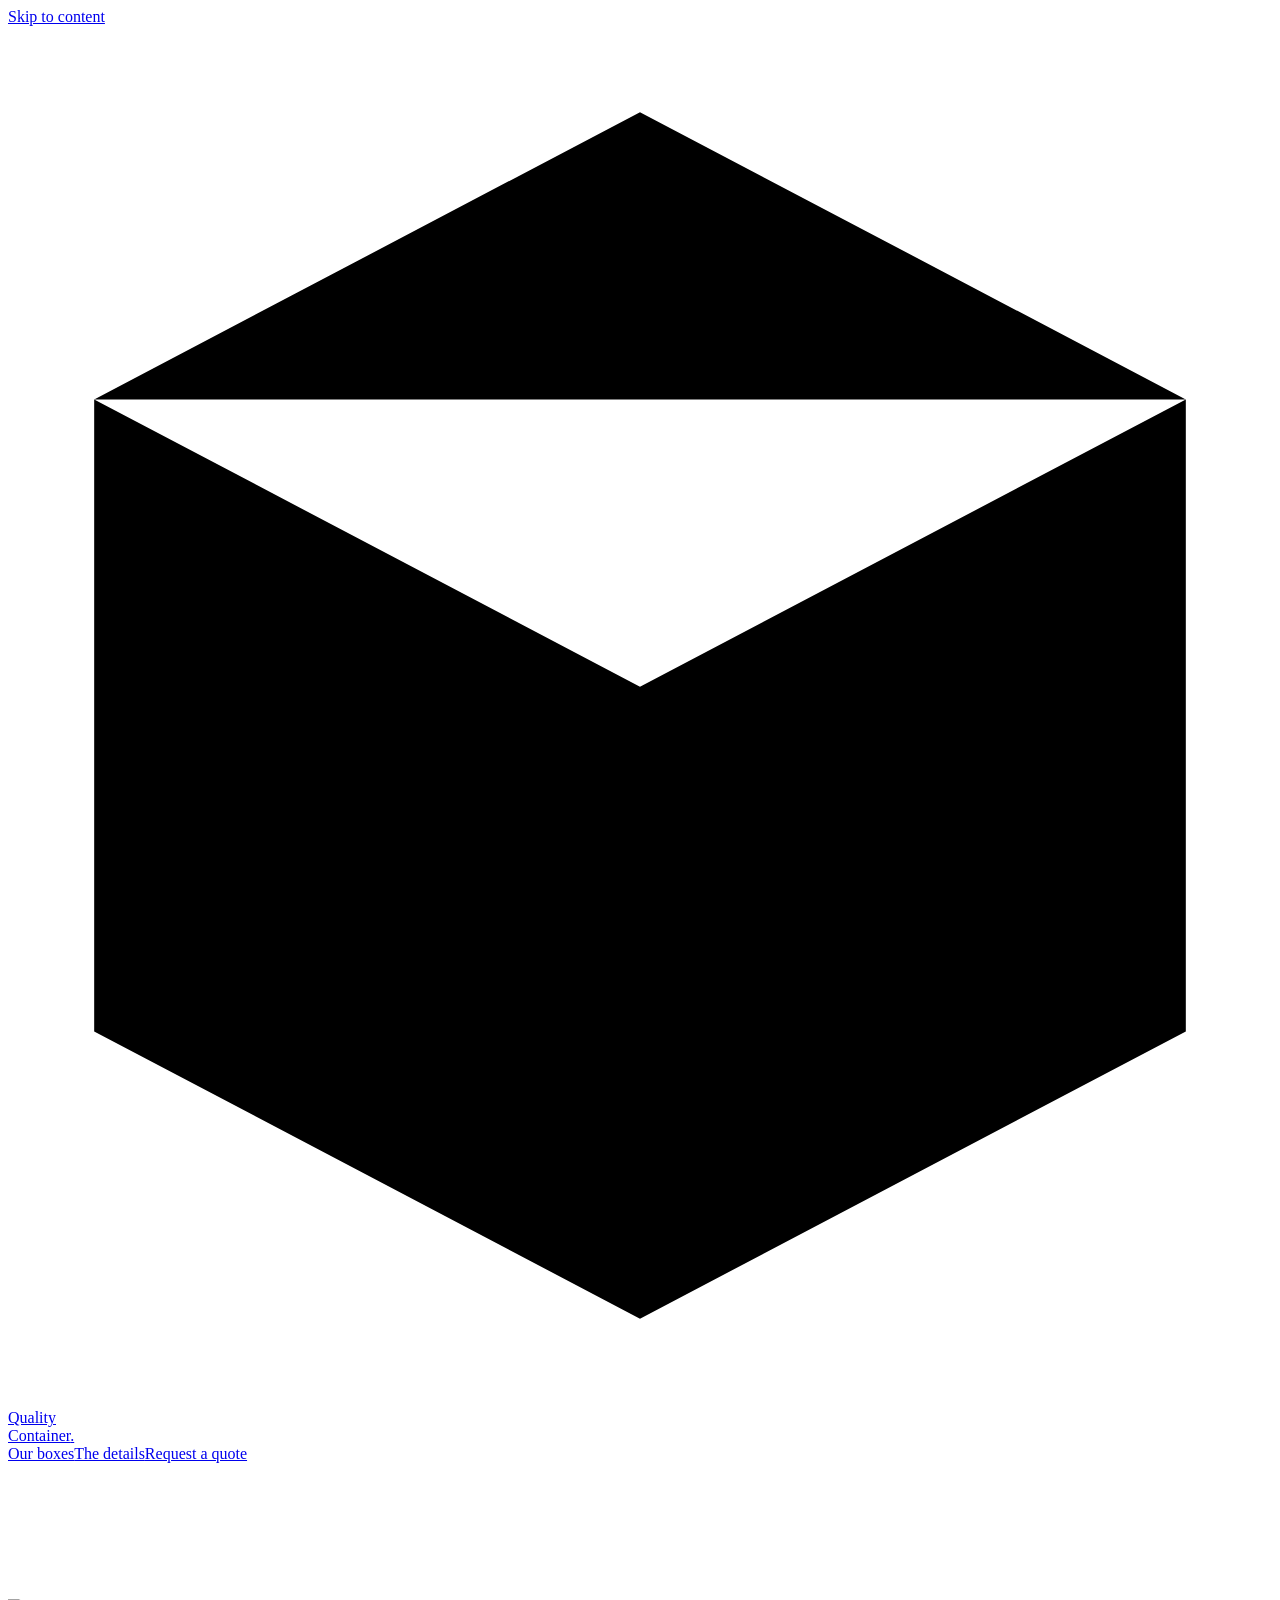
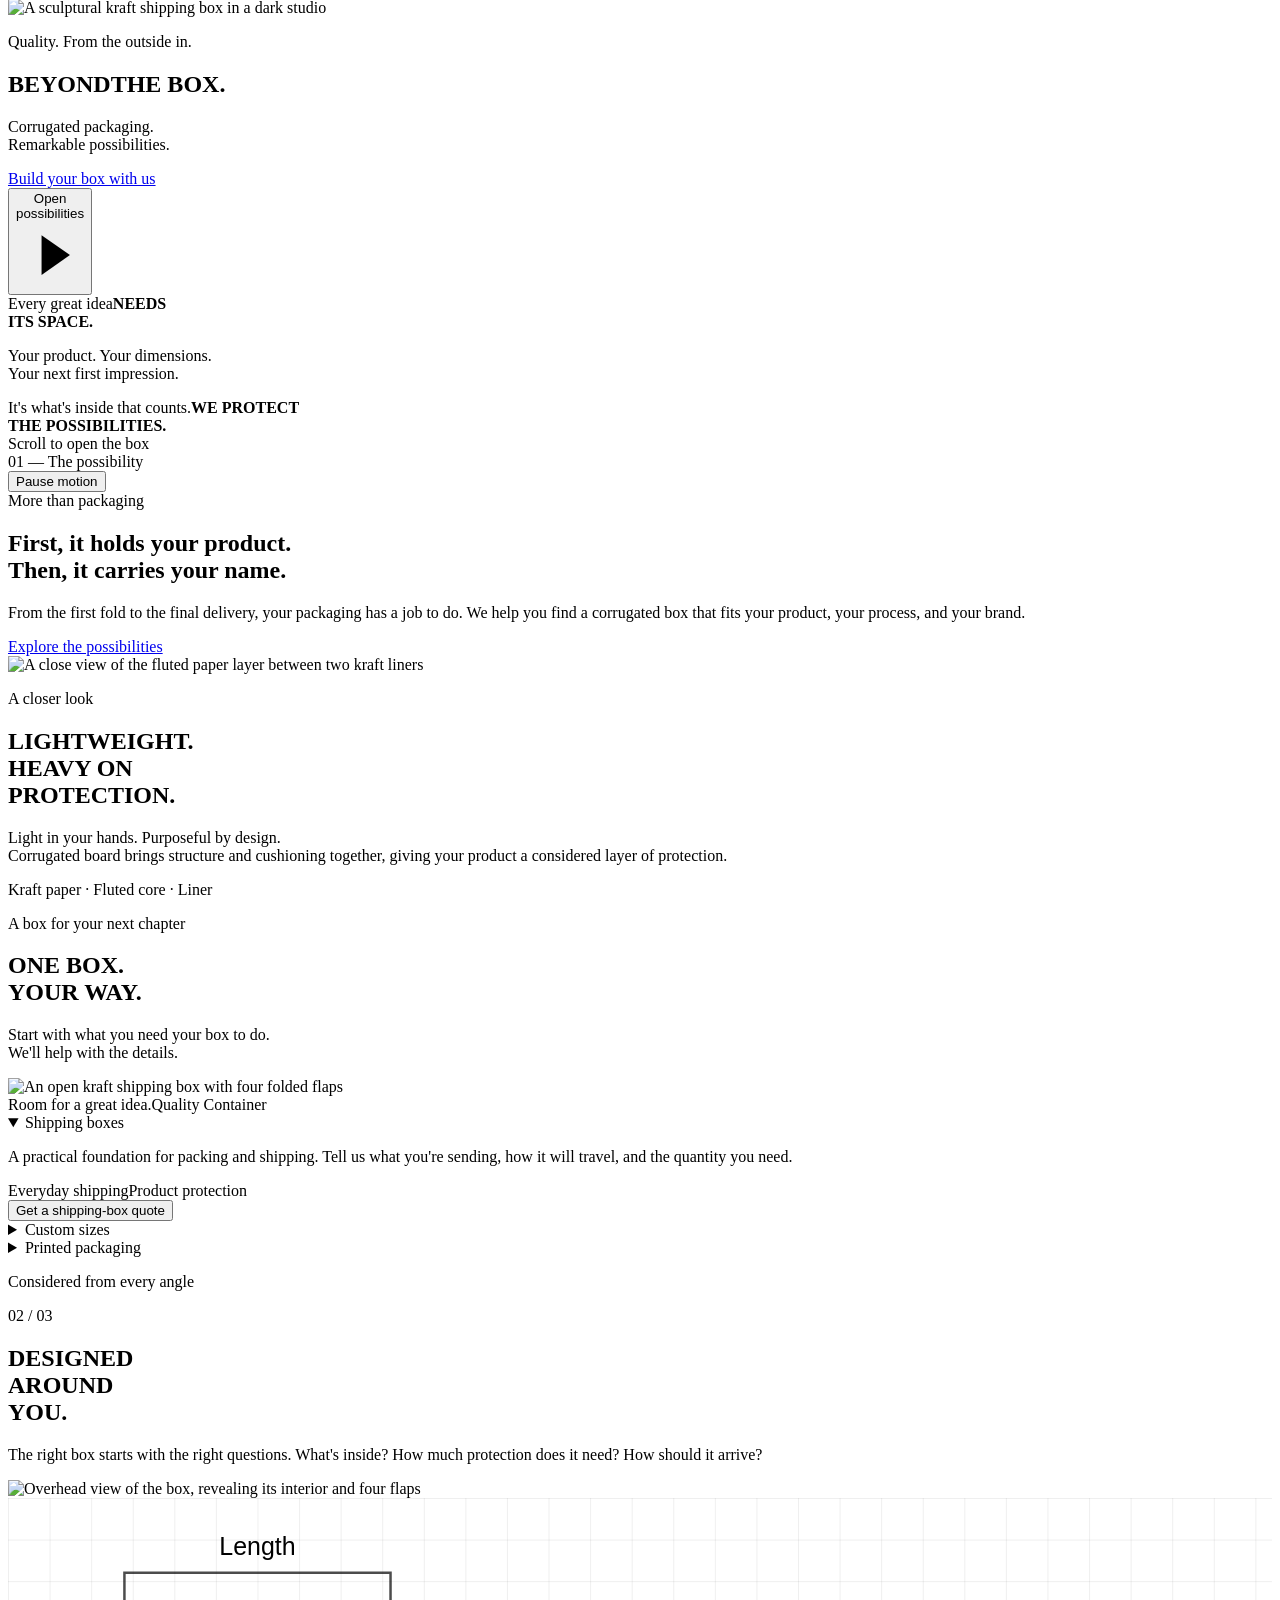
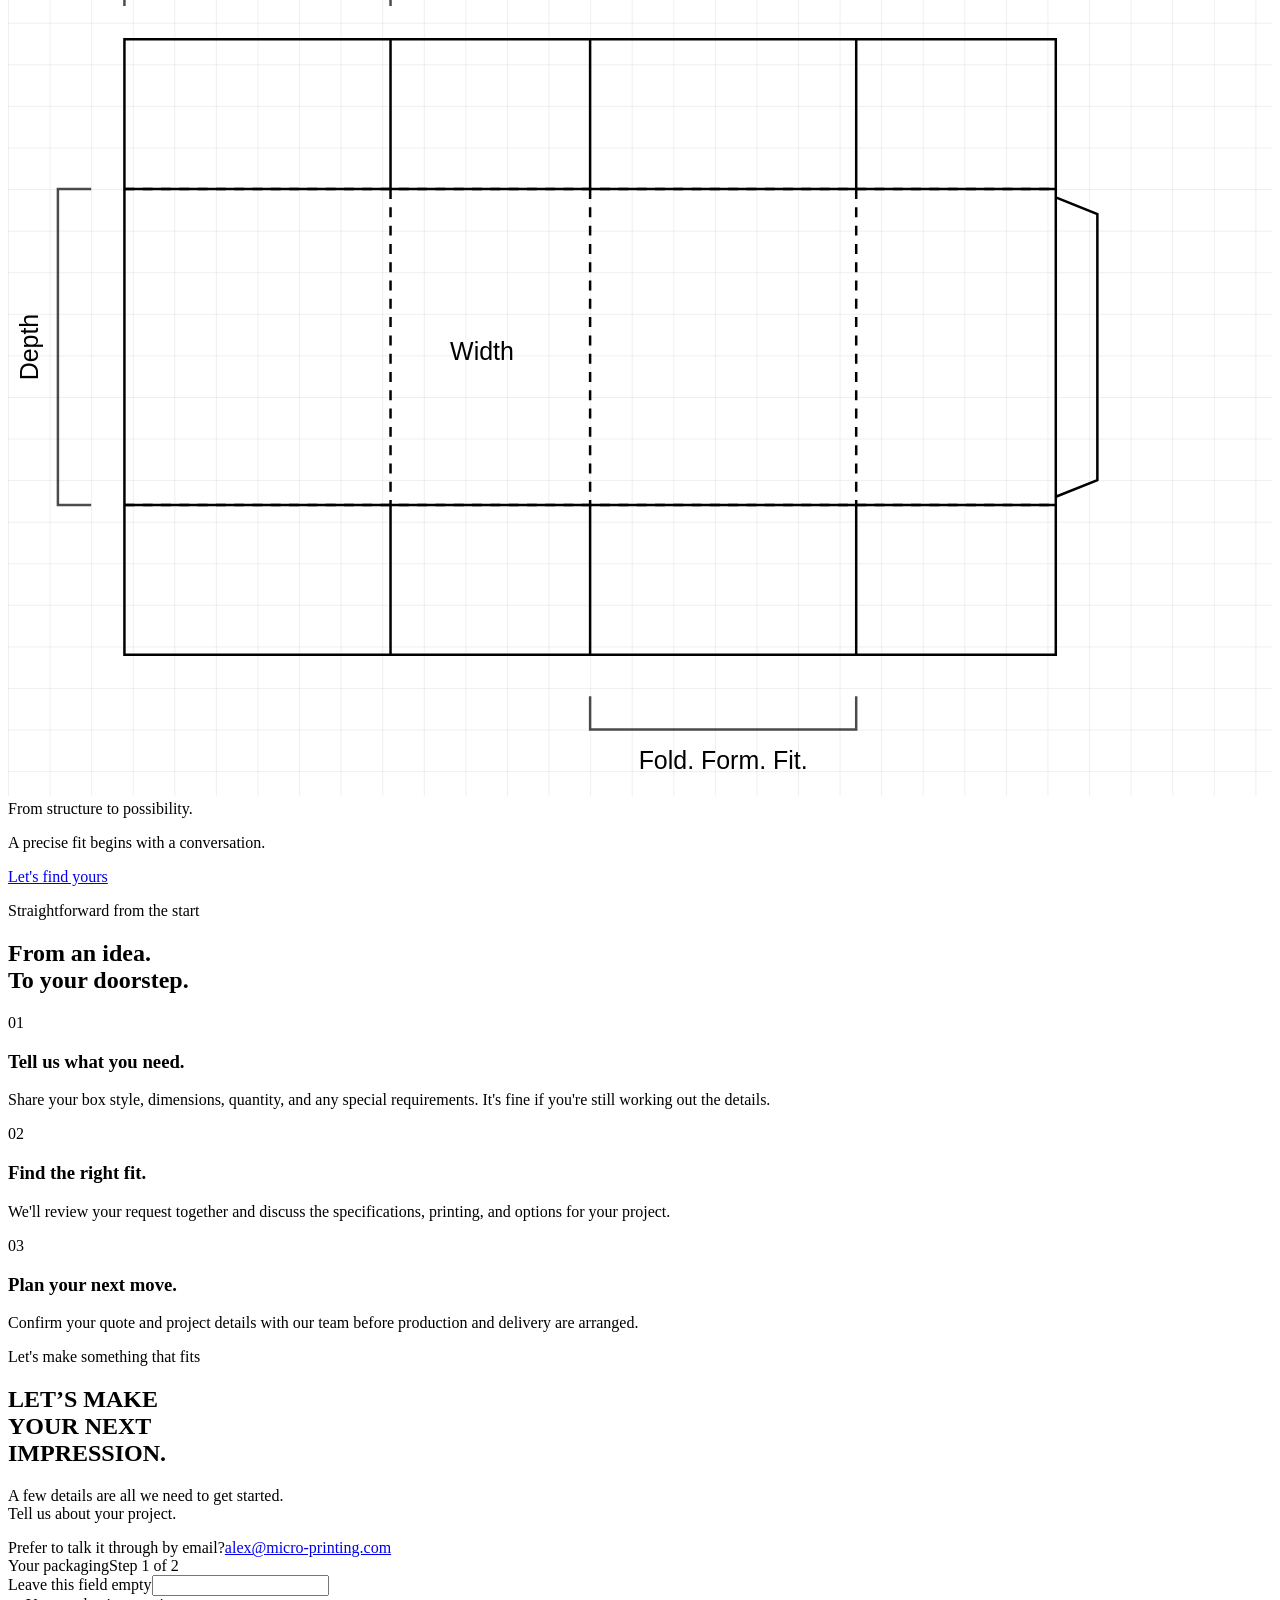
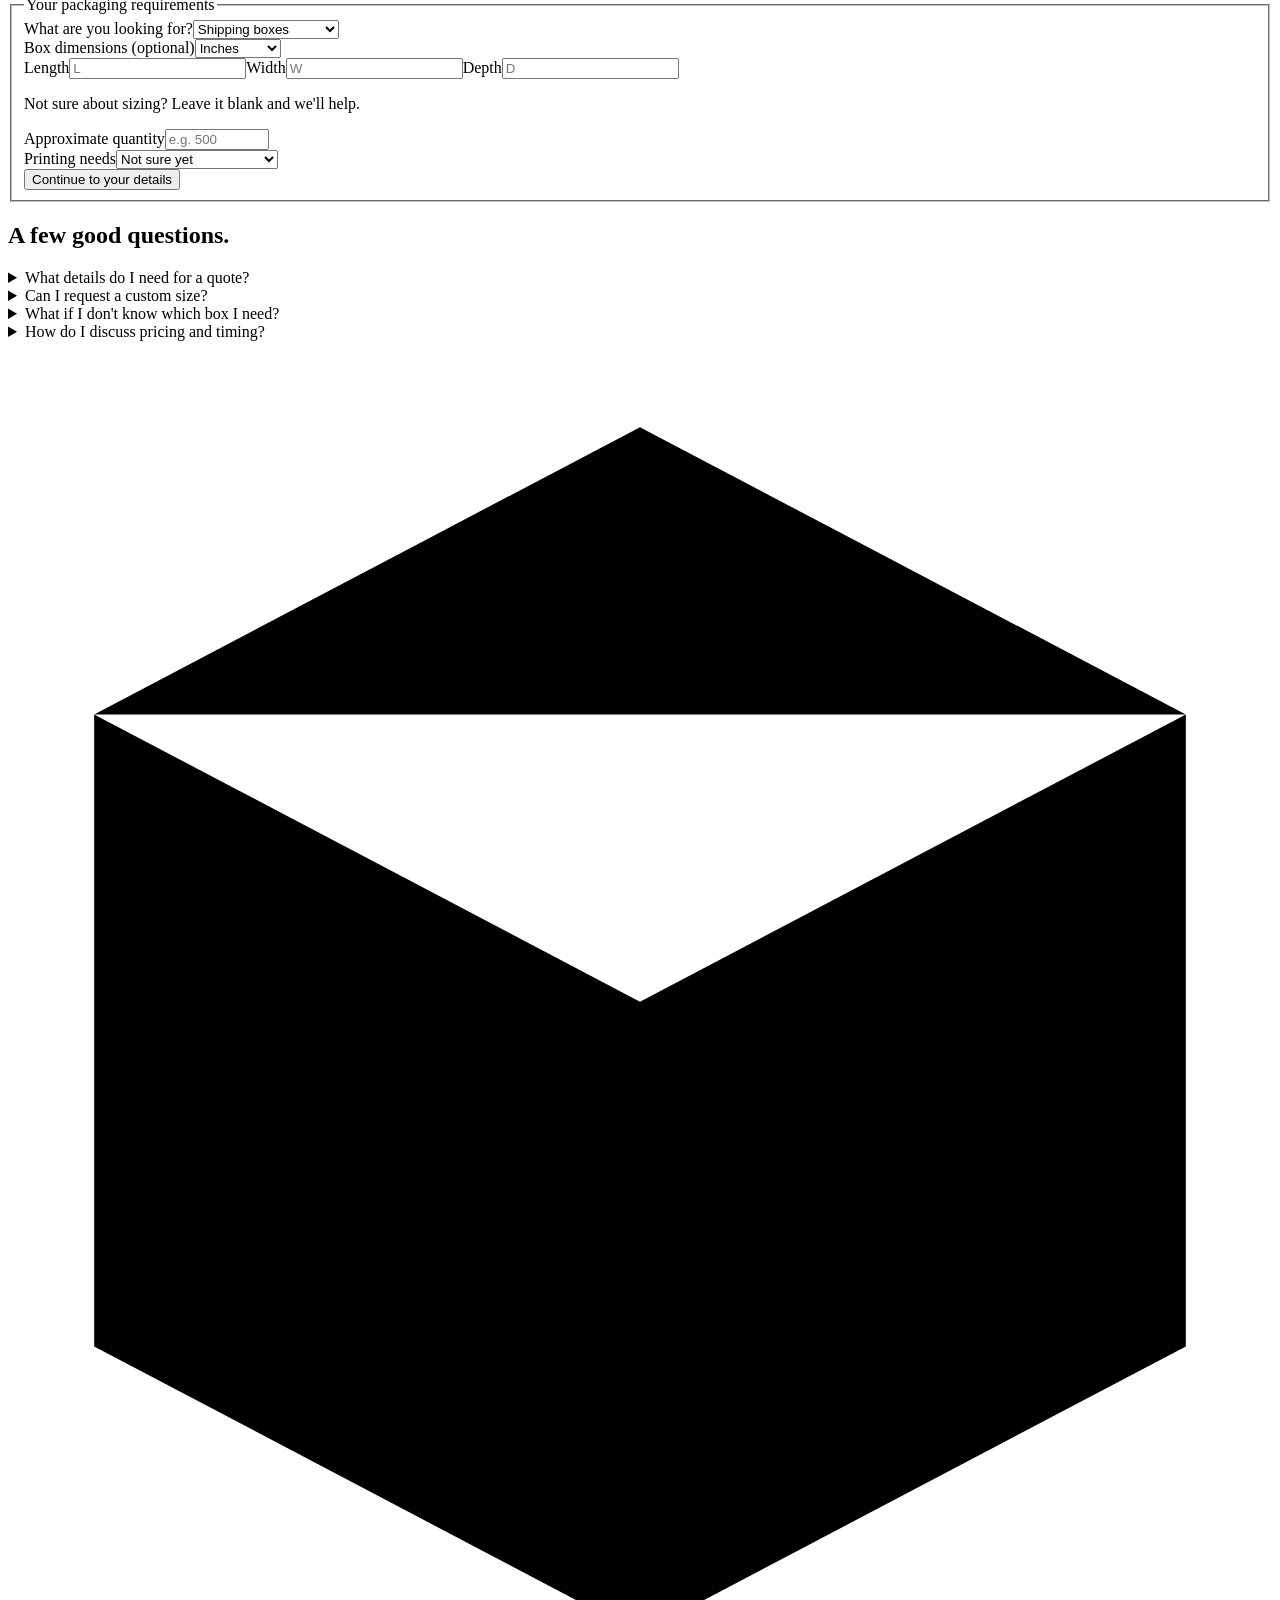
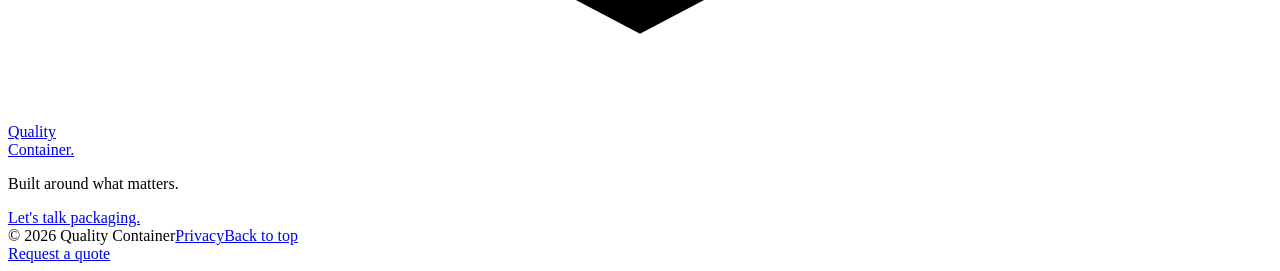
==== index.html @ cd713f2c "Upload complete Quality Container website" ====
<!doctype html>
<html lang="en">
<head>
  <meta charset="utf-8">
  <meta name="viewport" content="width=device-width, initial-scale=1">
  <meta name="theme-color" content="#0b0b09">
  <title>Quality Container — Built around what matters.</title>
  <meta name="description" content="Corrugated boxes built around your products. Explore shipping boxes, custom sizes and printed packaging, then request a quote from Quality Container.">
  <link rel="icon" type="image/svg+xml" href="data:image/svg+xml,%3Csvg xmlns='http://www.w3.org/2000/svg' viewBox='0 0 64 64'%3E%3Crect width='64' height='64' rx='14' fill='%230b0b09'/%3E%3Cpath d='M12 21 32 11 52 21 32 31 12 21v23l20 10 20-10V21M32 31v23M22 16l20 10' fill='none' stroke='%23c9ad79' stroke-width='3' stroke-linejoin='round'/%3E%3C/svg%3E">
  <link rel="stylesheet" href="./assets/fonts.css">
  <link rel="stylesheet" href="./styles.css">
  <link rel="preload" as="image" href="./assets/box-sequence/frame-001.jpg">
  <link rel="stylesheet" href="./cinema.css">
  <script src="./cinema.js" defer></script>
  <script src="./app.js" defer></script>
</head>
<body>
  <a class="skip-link" href="#main">Skip to content</a>
  <header class="site-header">
    <a class="brand" href="#" aria-label="Quality Container home"><svg viewBox="0 0 44 48" aria-hidden="true"><path d="M3 13 22 3 41 13 22 23 3 13v22l19 10 19-10V13M22 23v22M12 8l19 10"/></svg><span>Quality<br>Container<span class="brand-dot">.</span></span></a>
    <nav aria-label="Main navigation"><a href="#boxes">Our boxes</a><a href="#details">The details</a><a class="nav-cta" href="#quote">Request a quote</a></nav>
  </header>
  <main id="main">
    <section class="hero-story" aria-labelledby="hero-title">
      <div class="hero-sticky">
        <img class="hero-poster" src="./assets/box-sequence/frame-001.jpg" alt="A sculptural kraft shipping box in a dark studio" width="1440" height="810">
        <canvas id="box-canvas" aria-label="A corrugated box opens as you scroll" role="img"></canvas>
        <div class="cinema-vignette"></div>
        <div class="hero-title-wrap"><p>Quality. From the outside in.</p><h1 id="hero-title"><span>BEYOND</span><span>THE BOX.</span></h1></div>
        <div class="hero-caption"><p>Corrugated packaging.<br>Remarkable possibilities.</p><a class="text-link" href="#quote">Build your box with us</a></div>
        <button class="open-experience" type="button" aria-label="Play the box opening"><span>Open<br>possibilities</span><svg viewBox="0 0 24 24" aria-hidden="true"><path d="M9 5l10 7-10 7Z"/></svg></button>
        <div class="scene-copy scene-copy-open" aria-hidden="true"><span>Every great idea</span><strong>NEEDS<br>ITS SPACE.</strong><p>Your product. Your dimensions.<br>Your next first impression.</p></div>
        <div class="scene-copy scene-copy-inside" aria-hidden="true"><span>It's what's inside that counts.</span><strong>WE PROTECT<br>THE POSSIBILITIES.</strong></div>
        <div class="hero-bottom"><span class="scroll-cue">Scroll to open the box <span class="scroll-track"><i></i></span></span><div class="chapter-progress"><span id="chapter-label">01 — The possibility</span><div><i></i></div></div><button id="motion-toggle" type="button" aria-pressed="false">Pause motion</button></div>
      </div>
    </section>
    <section class="intro-section section-pad" aria-labelledby="intro-title">
      <div class="section-kicker"><span class="small-rule"></span>More than packaging</div>
      <h2 id="intro-title">First, it holds your product.<br><span>Then, it carries your name.</span></h2>
      <div class="intro-bottom"><p>From the first fold to the final delivery, your packaging has a job to do. We help you find a corrugated box that fits your product, your process, and your brand.</p><a class="text-link" href="#boxes">Explore the possibilities</a></div>
    </section>
    <section class="material-section" aria-labelledby="material-title">
      <img src="./assets/corrugated-layers.jpg" alt="A close view of the fluted paper layer between two kraft liners" width="1920" height="1086" loading="lazy">
      <div class="material-shade"></div><div class="material-copy"><p class="section-kicker">A closer look</p><h2 id="material-title">LIGHTWEIGHT.<br>HEAVY ON<br>PROTECTION.</h2><p>Light in your hands. Purposeful by design.<br>Corrugated board brings structure and cushioning together, giving your product a considered layer of protection.</p></div>
      <span class="material-caption">Kraft paper · Fluted core · Liner</span>
    </section>
    <section id="boxes" class="boxes-section section-pad" aria-labelledby="boxes-title">
      <div class="boxes-heading"><div><p class="section-kicker">A box for your next chapter</p><h2 id="boxes-title">ONE BOX.<br>YOUR WAY.</h2></div><p>Start with what you need your box to do.<br>We'll help with the details.</p></div>
      <div class="box-explorer"><div class="product-visual"><img src="./assets/open-box-portal.jpg" alt="An open kraft shipping box with four folded flaps" width="1920" height="1086" loading="lazy"><div class="product-caption"><span>Room for a great idea.</span><span>Quality Container</span></div></div>
        <div class="product-options">
          <details open><summary><span>Shipping boxes</span><span class="detail-symbol" aria-hidden="true"></span></summary><div class="product-detail"><p>A practical foundation for packing and shipping. Tell us what you're sending, how it will travel, and the quantity you need.</p><div class="tags"><span>Everyday shipping</span><span>Product protection</span></div><button class="text-link choose-box" data-style="Shipping boxes">Get a shipping-box quote</button></div></details>
          <details><summary><span>Custom sizes</span><span class="detail-symbol" aria-hidden="true"></span></summary><div class="product-detail"><p>Start with your product's dimensions. We'll discuss a fit that makes sense for your contents, packing materials, and handling needs.</p><div class="tags"><span>Made to fit</span><span>Thoughtful packing</span></div><button class="text-link choose-box" data-style="Custom sizes">Discuss my dimensions</button></div></details>
          <details><summary><span>Printed packaging</span><span class="detail-symbol" aria-hidden="true"></span></summary><div class="product-detail"><p>Give your packaging a recognizable identity. Share your logo, artwork plans, and printing requirements with your quote request.</p><div class="tags"><span>Your identity</span><span>Your first impression</span></div><button class="text-link choose-box" data-style="Printed packaging">Explore a printed box</button></div></details>
        </div>
      </div>
    </section>
    <section id="details" class="anatomy-story" aria-labelledby="anatomy-title"><div class="anatomy-sticky">
      <div class="anatomy-top"><p class="section-kicker">Considered from every angle</p><span class="scene-counter">02 / 03</span></div>
      <div class="anatomy-copy"><h2 id="anatomy-title">DESIGNED<br>AROUND<br>YOU.</h2><p>The right box starts with the right questions. What's inside? How much protection does it need? How should it arrive?</p></div>
      <div class="anatomy-art"><img src="./assets/open-box-portal.jpg" alt="Overhead view of the box, revealing its interior and four flaps" width="1920" height="1086" loading="lazy"><svg class="dieline" viewBox="0 0 760 540" role="img" aria-label="Illustrative box dieline showing four side panels, closure flaps, and scored folds"><defs><pattern id="grid" width="25" height="25" patternUnits="userSpaceOnUse"><path d="M25 0H0V25" fill="none" stroke="currentColor" stroke-width=".5" opacity=".15"/></pattern></defs><rect width="760" height="540" fill="url(#grid)"/><g fill="none" stroke="currentColor" stroke-width="1.5"><path d="M70 175V85H230V175M230 175V85H350V175M350 175V85H510V175M510 175V85H630V175M70 365V455H230V365M230 365V455H350V365M350 365V455H510V365M510 365V455H630V365M70 175H630V365H70Z M630 180L655 190V350L630 360"/><path stroke-dasharray="6 5" d="M70 175H630M70 365H630M230 175V365M350 175V365M510 175V365"/><path opacity=".7" d="M70 65V45H230V65M50 175H30V365H50M350 480V500H510V480"/></g><g fill="currentColor" font-family="DM Sans,sans-serif" font-size="15"><text x="150" y="34" text-anchor="middle">Length</text><text x="18" y="270" transform="rotate(-90 18 270)" text-anchor="middle">Depth</text><text x="430" y="524" text-anchor="middle">Fold. Form. Fit.</text><text x="285" y="278" text-anchor="middle">Width</text></g></svg></div>
      <div class="anatomy-bottom"><span class="anatomy-label">From structure to possibility.</span><p>A precise fit begins with a conversation.</p><a class="text-link" href="#quote">Let's find yours</a></div>
    </div></section>
    <section class="process-section section-pad" aria-labelledby="process-title"><div class="process-heading"><p class="section-kicker">Straightforward from the start</p><h2 id="process-title">From an idea.<br>To your doorstep.</h2></div><div class="process-steps"><article><span class="step-number">01</span><h3>Tell us what you need.</h3><p>Share your box style, dimensions, quantity, and any special requirements. It's fine if you're still working out the details.</p></article><article><span class="step-number">02</span><h3>Find the right fit.</h3><p>We'll review your request together and discuss the specifications, printing, and options for your project.</p></article><article><span class="step-number">03</span><h3>Plan your next move.</h3><p>Confirm your quote and project details with our team before production and delivery are arranged.</p></article></div></section>
    <section id="quote" class="quote-section section-pad" aria-labelledby="quote-title"><div class="quote-intro"><p class="section-kicker">Let's make something that fits</p><h2 id="quote-title">LET’S MAKE<br>YOUR NEXT<br>IMPRESSION.</h2><p>A few details are all we need to get started.<br>Tell us about your project.</p><div class="quote-contact"><span>Prefer to talk it through by email?</span><a href="mailto:alex@micro-printing.com">alex@micro-printing.com</a></div></div>
      <div class="quote-panel"><div class="form-progress"><span id="step-label">Your packaging</span><span id="step-number">Step 1 of 2</span><div class="progress-line"><i></i></div></div>
        <form id="quote-form" action="https://formsubmit.co/alex@micro-printing.com" method="POST">
          <input type="hidden" name="_subject" value="Quality Container — New quote request"><input type="hidden" name="_template" value="table"><input type="hidden" name="_captcha" value="false"><div class="honey" aria-hidden="true"><label>Leave this field empty<input name="_honey" tabindex="-1" autocomplete="off"></label></div>
          <fieldset data-step="1"><legend class="sr-only">Your packaging requirements</legend><label for="box-style">What are you looking for?</label><select id="box-style" name="Box style"><option>Shipping boxes</option><option>Custom sizes</option><option>Printed packaging</option><option>I need help choosing</option></select>
            <div class="dimensions-heading"><label>Box dimensions <span>(optional)</span></label><select name="Units" aria-label="Dimension units"><option value="inches">Inches</option><option value="millimeters">Millimeters</option></select></div><div class="dimension-grid"><label for="length"><span>Length</span><input id="length" type="number" min="0.1" step="any" inputmode="decimal" name="Length" placeholder="L"></label><label for="width"><span>Width</span><input id="width" type="number" min="0.1" step="any" inputmode="decimal" name="Width" placeholder="W"></label><label for="depth"><span>Depth</span><input id="depth" type="number" min="0.1" step="any" inputmode="decimal" name="Depth" placeholder="D"></label></div><p class="field-help">Not sure about sizing? Leave it blank and we'll help.</p>
            <div class="form-row"><div><label for="quantity">Approximate quantity</label><input id="quantity" type="number" min="1" max="100000000" step="1" name="Quantity" inputmode="numeric" placeholder="e.g. 500" required></div><div><label for="printing">Printing needs</label><select id="printing" name="Printing"><option>Not sure yet</option><option>Plain / unprinted</option><option>Logo or custom artwork</option></select></div></div>
            <button type="button" id="next-step" class="button button-ink">Continue to your details</button>
          </fieldset>
          <fieldset data-step="2" hidden disabled><legend class="sr-only">Your contact details</legend><div class="form-row"><div><label for="name">Your name</label><input id="name" name="name" autocomplete="name" maxlength="120" required placeholder="Full name"></div><div><label for="company">Company <span>(optional)</span></label><input id="company" name="Company" autocomplete="organization" maxlength="160" placeholder="Company name"></div></div><label for="email">Email address</label><input id="email" type="email" name="email" autocomplete="email" maxlength="254" required placeholder="you@company.com"><label for="phone">Phone <span>(optional)</span></label><input id="phone" type="tel" name="Phone" autocomplete="tel" maxlength="50" placeholder="Phone number"><label for="message">Anything else we should know? <span>(optional)</span></label><textarea id="message" name="Project details" rows="3" maxlength="3000" placeholder="What you're packing, target dates, or special requirements…"></textarea><p class="privacy-note">Your details will be used to respond to your quote request. <a href="./privacy.html">Privacy information</a></p><div class="form-actions"><button type="button" id="prev-step" class="back-button">Back</button><button type="submit" class="button button-ink" id="submit-quote">Send quote request</button></div></fieldset>
          <div id="form-status" role="status" aria-live="polite" hidden></div>
        </form>
      </div>
    </section>
    <section class="faq-section section-pad" aria-labelledby="faq-title"><h2 id="faq-title">A few good questions.</h2><div class="faq-list"><details><summary>What details do I need for a quote?<span class="detail-symbol" aria-hidden="true"></span></summary><p>A box style, approximate quantity, and your contact details are a good start. Dimensions, printing requirements, and information about your product help us understand the project.</p></details><details><summary>Can I request a custom size?<span class="detail-symbol" aria-hidden="true"></span></summary><p>Yes—choose “Custom sizes” in the quote form and share the dimensions you have in mind. Our team will review your requirements and discuss suitable options.</p></details><details><summary>What if I don't know which box I need?<span class="detail-symbol" aria-hidden="true"></span></summary><p>Select “I need help choosing” and tell us what you're packing and how it will be shipped. You can leave the dimensions blank.</p></details><details><summary>How do I discuss pricing and timing?<span class="detail-symbol" aria-hidden="true"></span></summary><p>Pricing and lead times depend on your specifications, quantity, and project needs. Include your target date in the form, and we'll discuss these details with your quote.</p></details></div></section>
  </main>
  <footer class="site-footer"><div class="footer-top"><a class="brand" href="#"><svg viewBox="0 0 44 48" aria-hidden="true"><path d="M3 13 22 3 41 13 22 23 3 13v22l19 10 19-10V13M22 23v22M12 8l19 10"/></svg><span>Quality<br>Container<span class="brand-dot">.</span></span></a><p>Built around what matters.</p><a href="mailto:alex@micro-printing.com">Let's talk packaging.</a></div><div class="footer-bottom"><span>© <span id="year">2026</span> Quality Container</span><a href="./privacy.html">Privacy</a><a href="#">Back to top</a></div></footer>
  <a class="floating-quote" href="#quote">Request a quote</a>
</body>
</html>
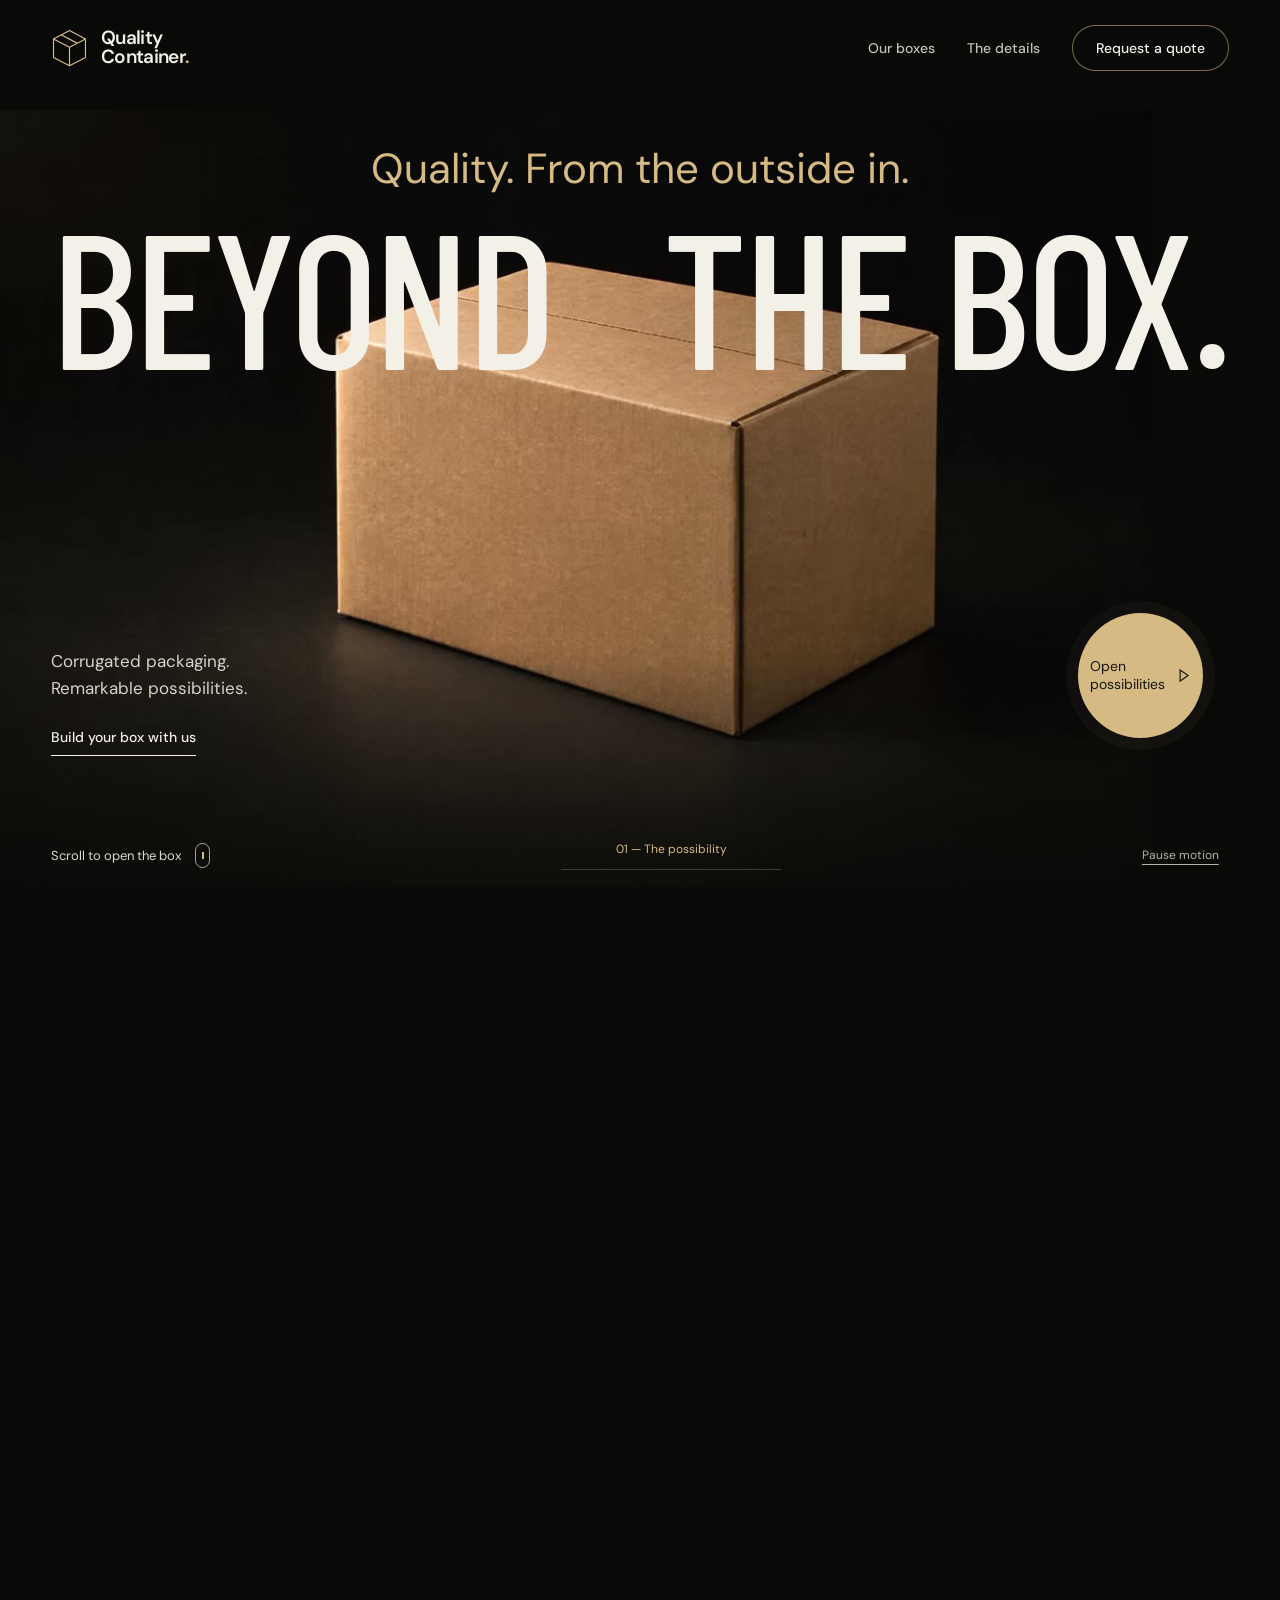
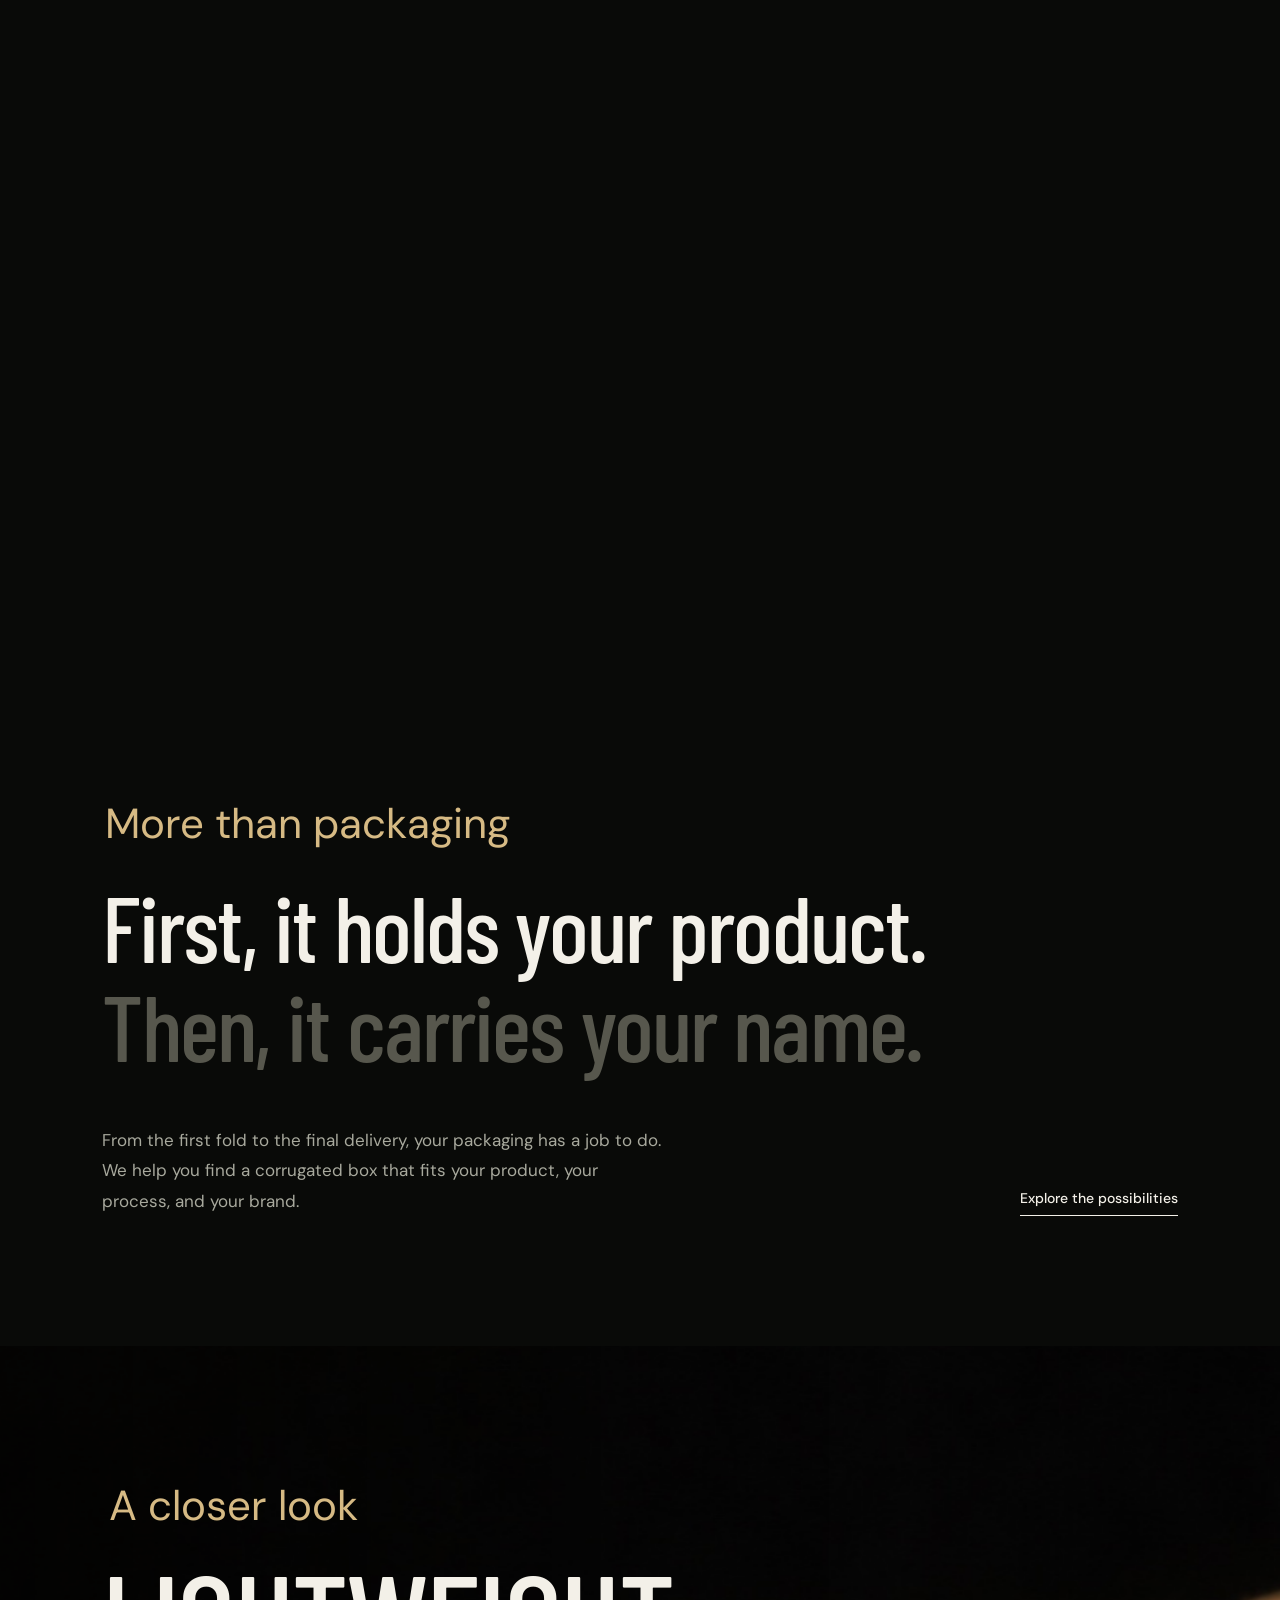
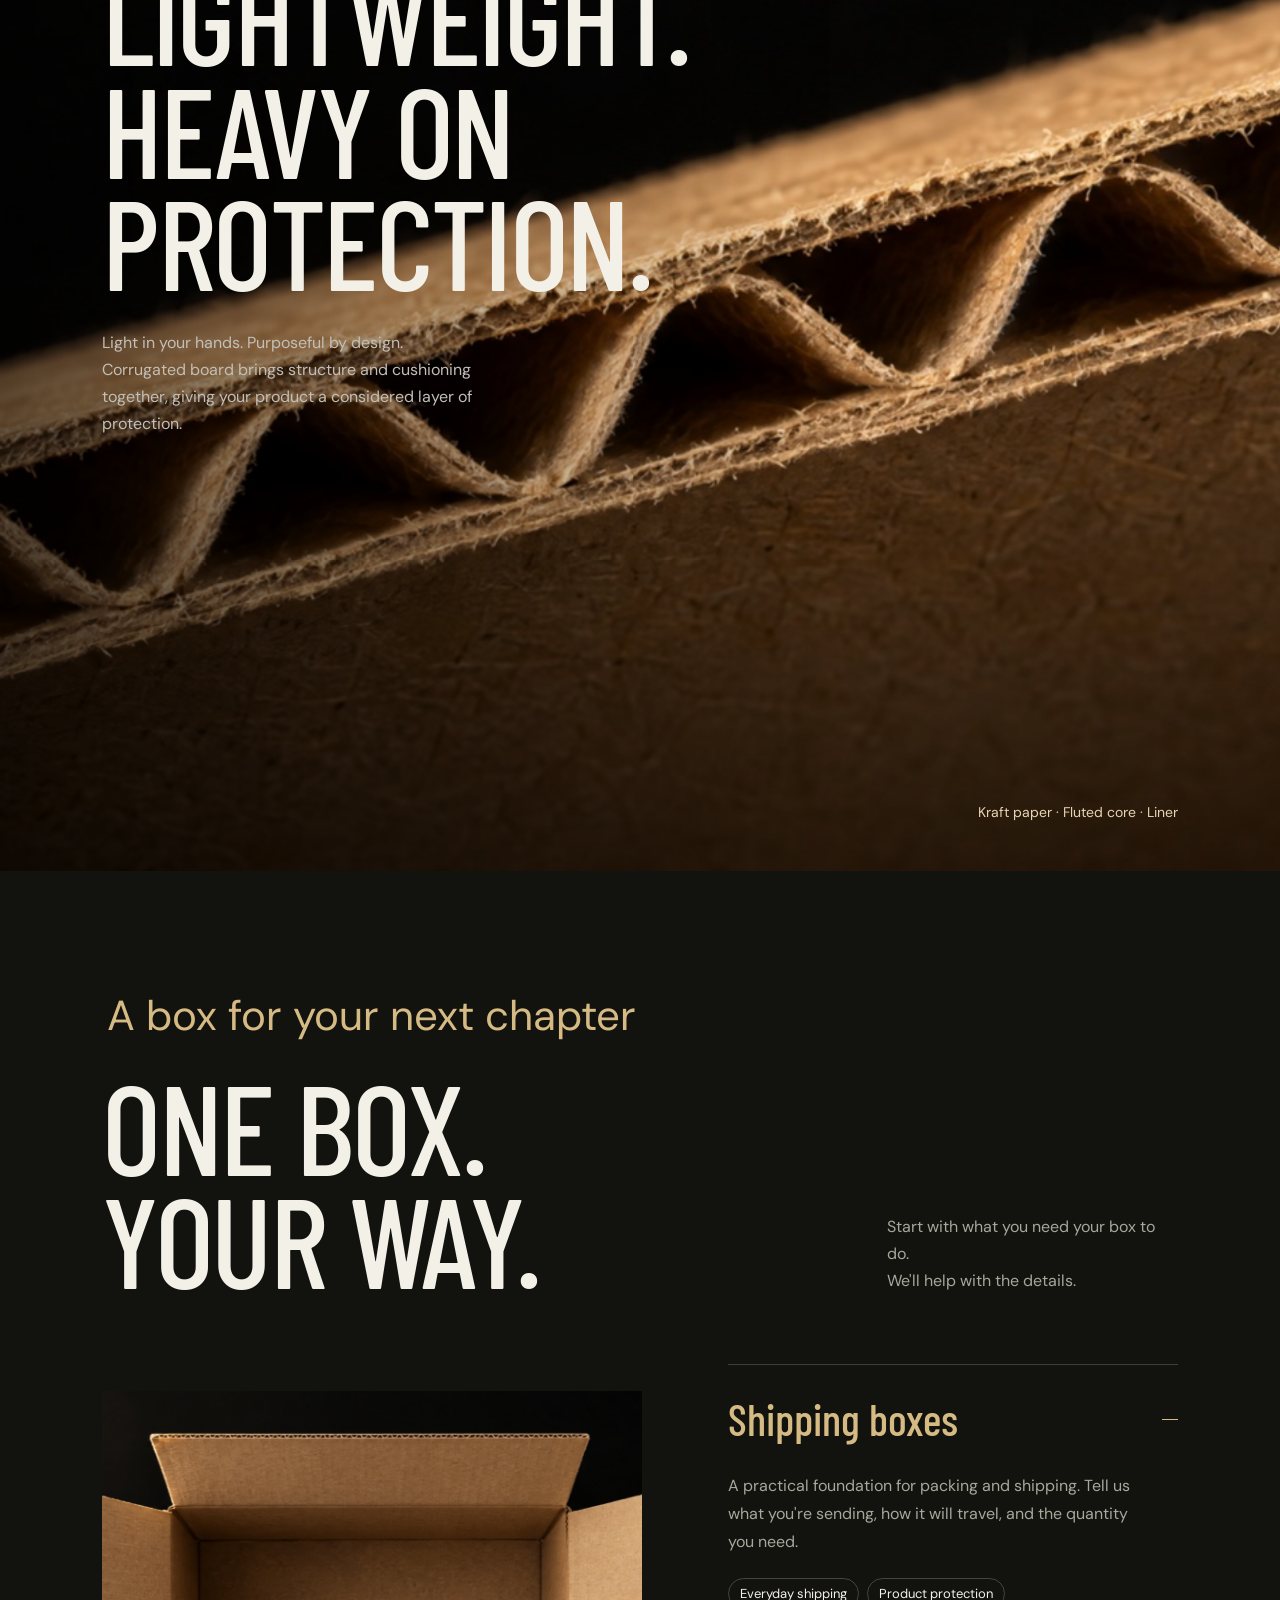
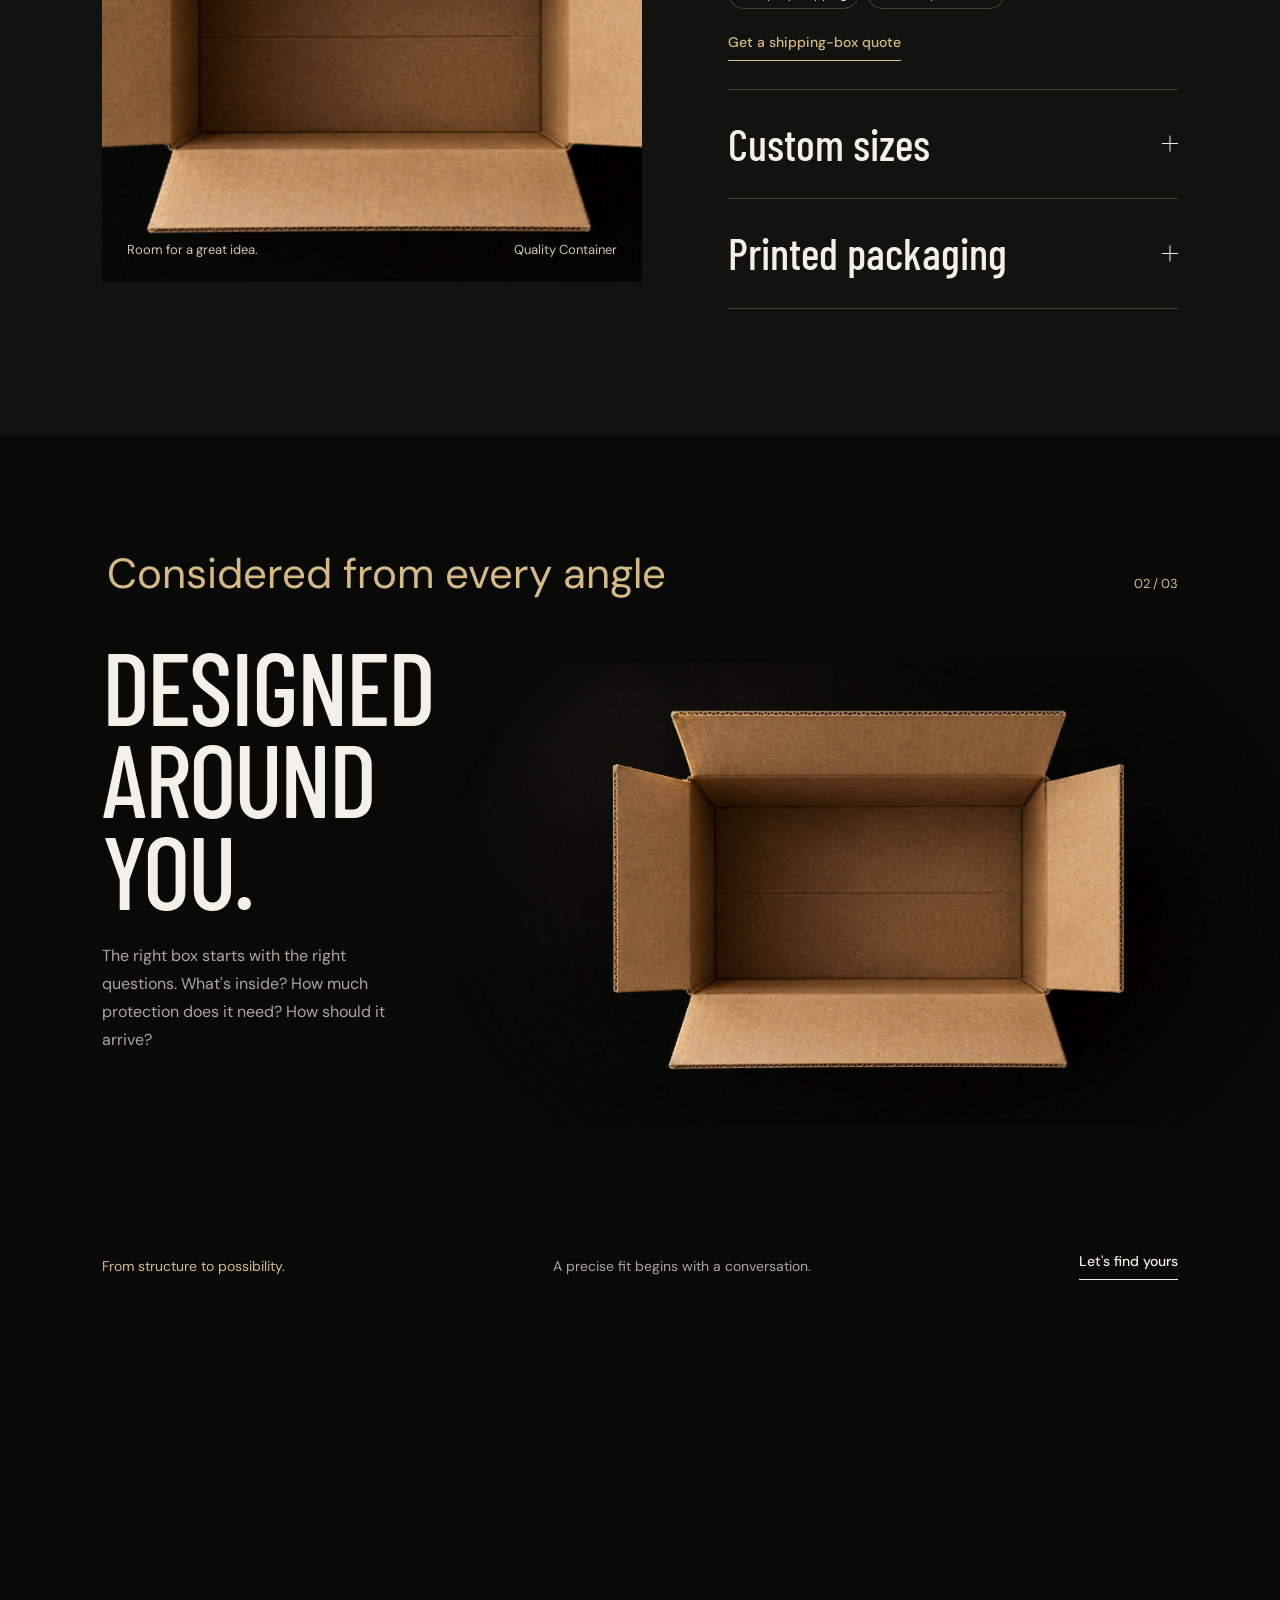
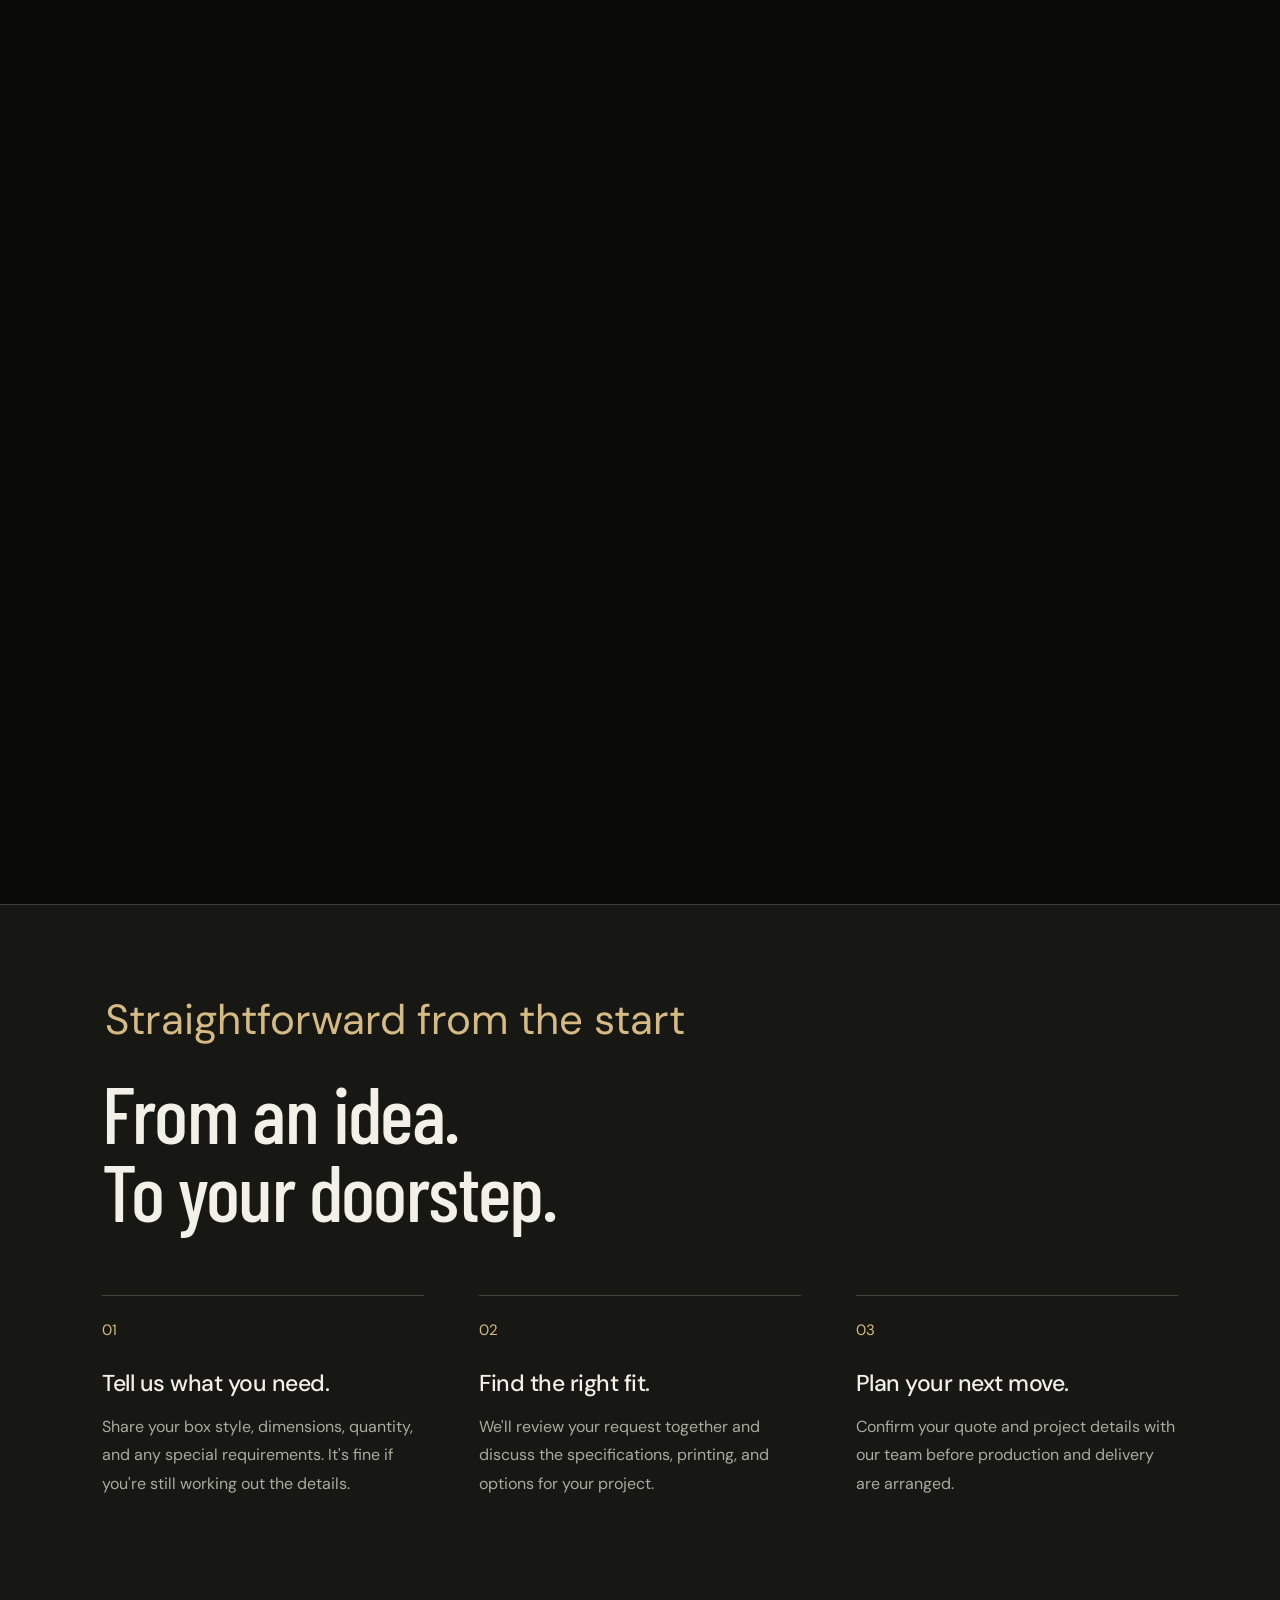
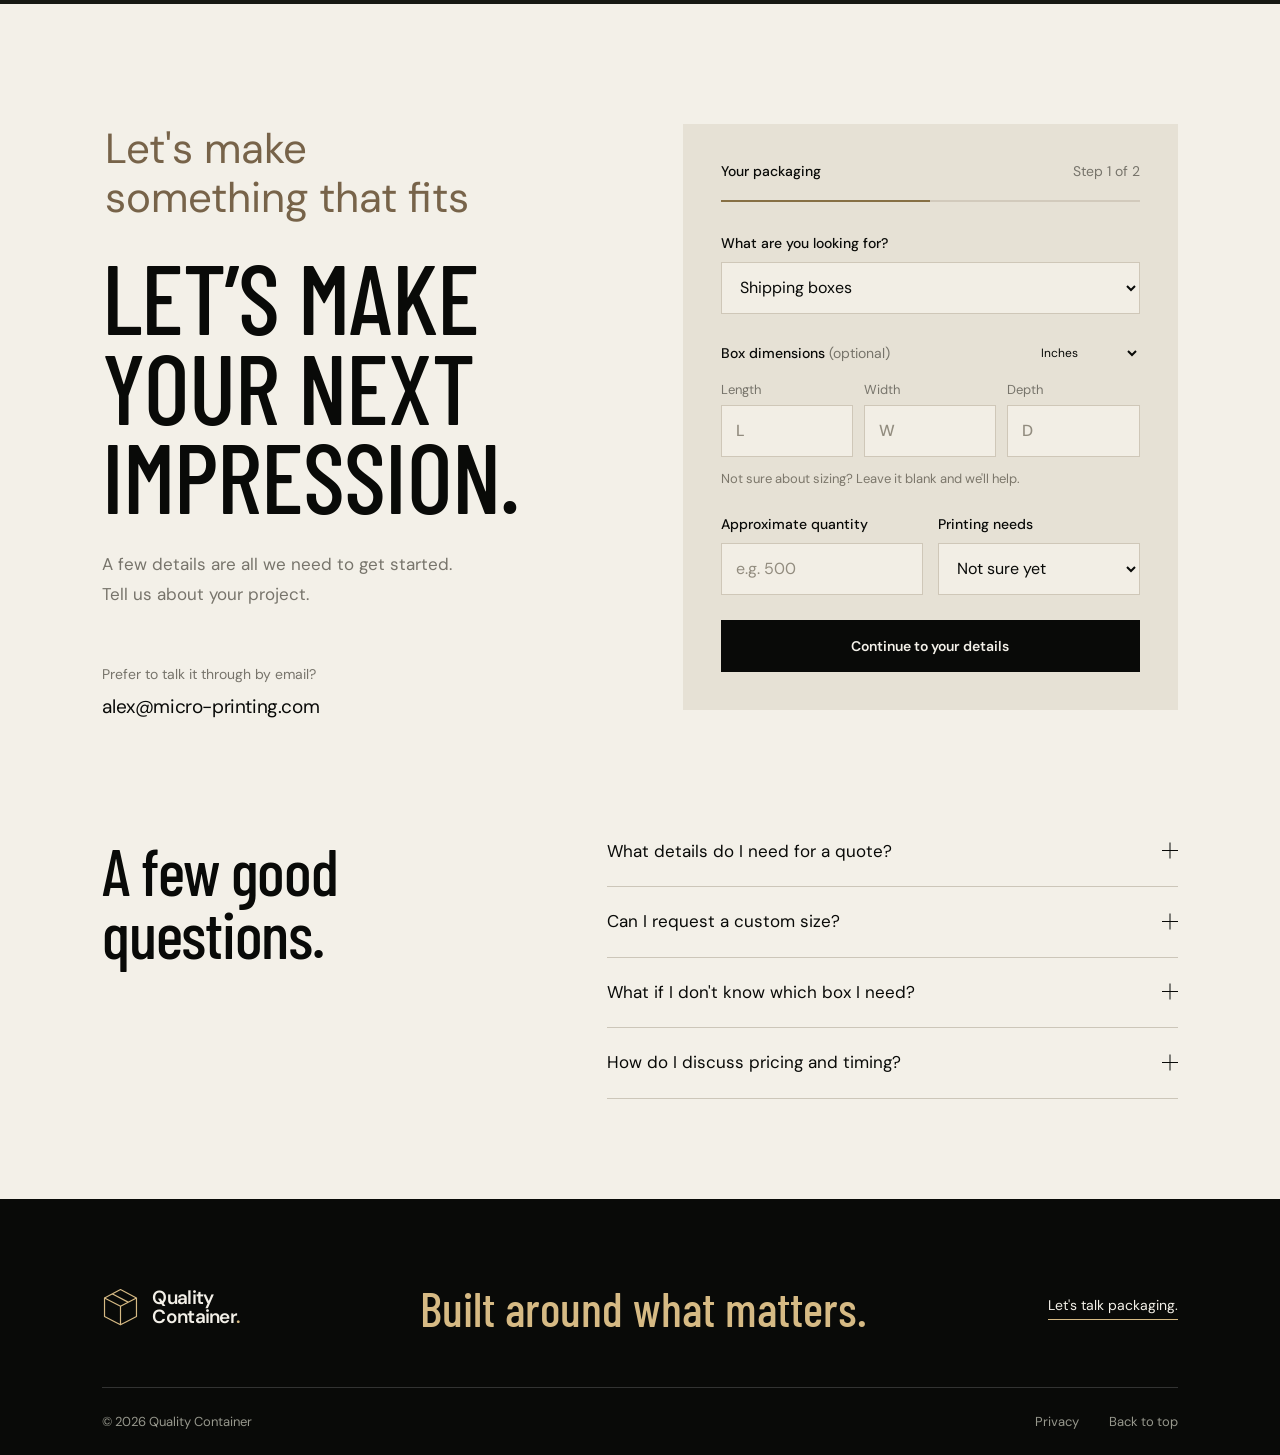
==== commit 5a549771: "Refresh cached stylesheet for the enlarged subheadlines" ====
--- a/index.html
+++ b/index.html
@@ -10,7 +10,7 @@
   <link rel="stylesheet" href="./assets/fonts.css">
   <link rel="stylesheet" href="./styles.css">
   <link rel="preload" as="image" href="./assets/box-sequence/frame-001.jpg">
-  <link rel="stylesheet" href="./cinema.css">
+  <link rel="stylesheet" href="./cinema.css?v=20261007-typography">
   <script src="./cinema.js" defer></script>
   <script src="./app.js" defer></script>
 </head>
--- a/assets/fonts.css
+++ b/assets/fonts.css
@@ -0,0 +1,42 @@
+@font-face {
+  font-family: 'Barlow Condensed';
+  font-style: normal;
+  font-weight: 500;
+  font-display: swap;
+  src: url(./font-0.ttf) format('truetype');
+}
+@font-face {
+  font-family: 'Barlow Condensed';
+  font-style: normal;
+  font-weight: 600;
+  font-display: swap;
+  src: url(./font-1.ttf) format('truetype');
+}
+@font-face {
+  font-family: 'DM Sans';
+  font-style: normal;
+  font-weight: 400;
+  font-display: swap;
+  src: url(./font-2.ttf) format('truetype');
+}
+@font-face {
+  font-family: 'DM Sans';
+  font-style: normal;
+  font-weight: 500;
+  font-display: swap;
+  src: url(./font-3.ttf) format('truetype');
+}
+@font-face {
+  font-family: 'DM Sans';
+  font-style: normal;
+  font-weight: 600;
+  font-display: swap;
+  src: url(./font-4.ttf) format('truetype');
+}
+@font-face {
+  font-family: 'DM Sans';
+  font-style: normal;
+  font-weight: 700;
+  font-display: swap;
+  src: url(./font-5.ttf) format('truetype');
+}
--- a/styles.css
+++ b/styles.css
@@ -0,0 +1,18 @@
+:root{--ink:#0b0b09;--paper:#f1eee6;--gold:#c9ad79;--muted:#a9a79f;--line:rgba(255,255,255,.17);--body:'DM Sans',sans-serif;--display:'Barlow Condensed',sans-serif;color-scheme:dark;font-family:var(--body);font-size:16px;background:var(--ink);color:var(--paper);scroll-behavior:smooth;scroll-padding-top:110px}
+*{box-sizing:border-box}body{margin:0}a{color:inherit;text-decoration:none}button,input,select,textarea{font:inherit}button,a,input,select,textarea{-webkit-tap-highlight-color:transparent}button{cursor:pointer}a:focus-visible,button:focus-visible,input:focus-visible,select:focus-visible,textarea:focus-visible,summary:focus-visible{outline:2px solid var(--gold);outline-offset:6px}::selection{background:var(--gold);color:var(--ink)}.skip-link{position:fixed;top:12px;left:12px;z-index:100;transform:translateY(-160%);background:var(--paper);color:var(--ink);padding:14px}.skip-link:focus{transform:none}
+.site-header{position:absolute;top:0;left:0;width:100%;z-index:20;padding:30px 5.1%;display:flex;justify-content:space-between;align-items:center}.brand{display:flex;gap:13px;align-items:center;font-size:21px;line-height:.98;font-weight:600;letter-spacing:-.7px}.brand svg{width:37px;fill:none;stroke:var(--gold);stroke-width:1.4;stroke-linejoin:round}.brand-dot{color:var(--gold)}nav{display:flex;gap:36px;align-items:center;font-size:14px;font-weight:500}nav>a:not(.nav-cta){opacity:.8}nav>a:hover{opacity:1;color:var(--gold)}.nav-cta{border:1px solid rgba(201,173,121,.6);padding:13px 23px;border-radius:3px}
+.hero-story{height:300svh;min-height:1800px;position:relative}.hero-sticky{position:sticky;top:0;height:100svh;min-height:620px;overflow:hidden;background:#080a08}.hero-video{position:absolute;inset:0;width:100%;height:100%;object-fit:cover;object-position:60% center}.hero-shade{position:absolute;inset:0;background:linear-gradient(90deg,rgba(7,8,6,.82),rgba(7,8,6,.3) 39%,transparent 63%),linear-gradient(0deg,rgba(7,8,6,.7),transparent 19%)}.hero-copy{position:absolute;top:24%;left:5.1%;width:52%;will-change:transform,opacity}.hero-intro{font-size:15px;line-height:1.5;margin:0 0 21px;color:var(--gold)}h1{font-family:var(--display);font-weight:500;font-size:clamp(76px,8.8vw,160px);letter-spacing:-.025em;line-height:.92;margin:0 0 28px}h1>span{color:var(--gold)}.hero-description{font-size:16px;line-height:1.65;color:#c1bfb7;margin:0 0 26px}.button{display:inline-flex;align-items:center;justify-content:center;min-height:52px;padding:16px 26px;border-radius:3px;font-size:14px;font-weight:600;border:1px solid transparent;transition:background .2s,transform .2s}.button:hover{transform:translateY(-2px)}.button-gold{background:var(--gold);color:#16150f}.button-gold:hover{background:#dfc795}.hero-bottom{position:absolute;left:5.1%;right:5.1%;bottom:32px;display:flex;align-items:flex-end;justify-content:space-between;font-size:12px}.hero-bottom p{margin:0;line-height:1.75}.hero-bottom p span{color:#95958b}.scroll-cue{display:flex;align-items:center;gap:12px;color:#c1bfb7;font-size:13px}.scroll-track{width:18px;height:29px;border:1px solid #aaa68f;border-radius:12px;display:grid;place-items:center}.scroll-track i{width:2px;height:7px;background:var(--gold);animation:scrollhint 2.4s infinite}.scene-counter{color:var(--gold);font-size:13px}.hero-end{position:absolute;top:31%;left:5.1%;opacity:0;transform:translateY(25px);pointer-events:none}.hero-end>span{font-family:var(--display);font-size:clamp(64px,7.5vw,120px);line-height:.95}.hero-end>p{color:#bab7ac;font-size:16px;line-height:1.6;margin-top:24px}@keyframes scrollhint{0%,100%{transform:translateY(-4px);opacity:.4}50%{transform:translateY(4px);opacity:1}}
+@media(max-width:760px){.site-header{padding:24px 6%}.brand{font-size:18px}.brand svg{width:31px}nav{gap:0}nav>a:not(.nav-cta){display:none}.nav-cta{font-size:12px;padding:11px 15px}.hero-sticky{min-height:700px}.hero-story{height:240svh;min-height:1550px}.hero-video{object-fit:cover;object-position:67% center;opacity:.75}.hero-shade{background:linear-gradient(180deg,rgba(7,8,6,.8),rgba(7,8,6,.15) 48%,rgba(7,8,6,.9)),linear-gradient(90deg,rgba(7,8,6,.4),transparent)}.hero-copy{top:20%;left:6%;width:88%}.hero-intro{font-size:14px;margin-bottom:19px}h1{font-size:clamp(76px,17vw,110px)}.hero-description{font-size:14px;max-width:85%;margin-top:23px}.hero-bottom{left:6%;right:6%;bottom:26px}.hero-bottom p{display:none}.hero-end{left:6%;top:24%}.hero-end>span{font-size:80px}}
+@media(prefers-reduced-motion:reduce){:root{scroll-behavior:auto}.scroll-track i{animation:none}.hero-story{height:100svh;min-height:700px}.hero-video{display:none}.hero-sticky{background:#080a08 url('./assets/kraft-box-hero.jpg') 65% center/cover no-repeat}.hero-copy{opacity:1!important;transform:none!important}.hero-end{display:none}.button{transition:none}}
+.section-pad{padding:115px 8%}.section-kicker{font-size:14px;line-height:1.5;color:var(--gold);margin:0 0 28px}.small-rule{display:inline-block;width:30px;height:1px;background:var(--gold);margin-right:14px;vertical-align:middle}h2{font-family:var(--display);font-weight:500;font-size:clamp(60px,6.5vw,104px);line-height:.98;letter-spacing:-.02em;margin:0}h3{font-size:20px;font-weight:500;letter-spacing:-.5px}.intro-section{position:relative;background:var(--ink);padding-top:95px;padding-bottom:100px}.intro-section h2{font-size:clamp(60px,7.5vw,120px);max-width:980px}.intro-section h2>span{color:var(--gold)}.intro-bottom{display:flex;justify-content:space-between;gap:70px;align-items:flex-end;margin-top:40px}.intro-bottom p{max-width:560px;color:var(--muted);font-size:17px;line-height:1.8;margin:0}.text-link{display:inline-block;background:none;color:inherit;border:0;border-bottom:1px solid currentColor;padding:0 0 7px;font-size:14px;font-weight:500;line-height:1.4}.text-link:hover{color:var(--gold)}
+.material-section{height:850px;max-height:110svh;min-height:600px;position:relative;overflow:hidden}.material-section>img{position:absolute;width:100%;height:100%;object-fit:cover;object-position:center}.material-shade{position:absolute;inset:0;background:linear-gradient(0deg,rgba(0,0,0,.18),transparent 35%),linear-gradient(90deg,rgba(0,0,0,.45),transparent 70%)}.material-copy{position:relative;padding:90px 8%;max-width:750px}.material-copy h2{font-size:clamp(74px,8vw,126px)}.material-copy>p:last-child{max-width:400px;line-height:1.7;font-size:16px;color:#c1bfb7;margin-top:32px}.material-caption{position:absolute;bottom:30px;right:8%;font-size:13px;color:#e7d4b2}
+.boxes-section{background:var(--paper);color:var(--ink);color-scheme:light}.boxes-section .section-kicker{color:#776349}.boxes-heading{display:flex;align-items:flex-end;justify-content:space-between;gap:40px;margin-bottom:70px}.boxes-heading>p{color:#68665e;font-size:16px;line-height:1.7;max-width:310px;margin:0}.box-explorer{display:grid;grid-template-columns:1.1fr 1fr;gap:6%;align-items:center}.product-visual{position:relative;aspect-ratio:1/1.03;background:#0a0b08;overflow:hidden;border-radius:3px}.product-visual>img{width:100%;height:100%;object-fit:cover;object-position:50% 50%;transform:scale(1.17)}.product-caption{position:absolute;bottom:24px;left:25px;right:25px;display:flex;justify-content:space-between;font-size:12px;color:#d3c3a7;gap:15px}.product-options details{border-top:1px solid #ccc6b9;padding:28px 0}.product-options details:last-child{border-bottom:1px solid #ccc6b9}summary{cursor:pointer;display:flex;justify-content:space-between;align-items:center;gap:20px;list-style:none}summary::-webkit-details-marker{display:none}.product-options summary{font-family:var(--display);font-size:38px;line-height:1.2}.detail-symbol{position:relative;flex:0 0 16px;width:16px;height:16px}.detail-symbol:before,.detail-symbol:after{content:'';position:absolute;top:7px;left:0;width:16px;height:1px;background:currentColor}.detail-symbol:after{transform:rotate(90deg);transition:transform .2s}details[open] .detail-symbol:after{transform:rotate(0)}.product-detail{padding-top:10px}.product-detail p{font-size:15px;line-height:1.75;color:#68665e;max-width:420px}.tags{display:flex;gap:8px;flex-wrap:wrap;margin:22px 0}.tags span{font-size:12px;border:1px solid #d3cbbd;border-radius:30px;padding:6px 11px}.product-options .text-link:hover{color:#8f7140}
+.anatomy-story{height:240svh;min-height:1500px}.anatomy-sticky{position:sticky;top:0;height:100svh;min-height:700px;overflow:hidden}.anatomy-top{position:absolute;top:55px;left:8%;right:8%;display:flex;justify-content:space-between;z-index:2}.anatomy-copy{position:absolute;top:26%;left:8%;max-width:340px;z-index:2}.anatomy-copy h2{font-size:clamp(65px,6vw,95px)}.anatomy-copy>p{max-width:290px;color:var(--muted);line-height:1.75;font-size:15px;margin-top:27px}.anatomy-art{position:absolute;right:-4%;top:16%;width:70%;height:70%}.anatomy-art>img{width:100%;height:100%;object-fit:contain;mask-image:radial-gradient(ellipse at center,#000 48%,transparent 74%);will-change:opacity,transform}.dieline{position:absolute;inset:0;width:100%;height:100%;color:var(--gold);opacity:0;transform:scale(.85);will-change:opacity,transform}.anatomy-bottom{position:absolute;bottom:50px;left:8%;right:8%;display:flex;justify-content:space-between;align-items:center;font-size:13px;gap:25px}.anatomy-bottom p{color:var(--muted)}.anatomy-label{color:var(--gold)}
+.process-section{background:#171813;border-top:1px solid var(--line);padding-top:90px;padding-bottom:105px}.process-heading{display:flex;justify-content:space-between;align-items:flex-start;gap:30px}.process-heading h2{font-size:72px;width:60%}.process-steps{display:grid;grid-template-columns:repeat(3,1fr);gap:55px;margin-top:65px}.step-number{display:block;color:var(--gold);font-size:14px;border-top:1px solid #434338;padding-top:24px}.process-steps h3{margin:28px 0 15px}.process-steps p{font-size:14px;line-height:1.8;color:#a9ab9f;margin:0;max-width:340px}
+.quote-section{display:grid;grid-template-columns:1fr 1fr;gap:8%;background:var(--paper);color:var(--ink);color-scheme:light;align-items:start}.quote-intro>.section-kicker{color:#776349}.quote-intro h2{font-size:clamp(65px,6.3vw,100px)}.quote-intro h2>span{color:#9b7843}.quote-intro>p:not(.section-kicker){color:#77746b;line-height:1.75;margin-top:30px;font-size:16px}.quote-contact{margin-top:55px;display:flex;flex-direction:column;gap:11px}.quote-contact>span{font-size:13px;color:#77746b}.quote-contact>a{font-size:19px;letter-spacing:-.4px;overflow-wrap:anywhere}.quote-panel{background:#e7e2d7;padding:35px;border-radius:3px}.form-progress{display:flex;justify-content:space-between;position:relative;padding-bottom:22px;margin-bottom:32px;font-size:14px;font-weight:500}.form-progress>span:last-of-type{color:#77746b;font-weight:400}.progress-line{position:absolute;bottom:0;left:0;right:0;height:2px;background:#d2cabc}.progress-line i{display:block;height:2px;width:50%;background:#877045;transition:width .3s}fieldset{border:0;margin:0;padding:0;min-width:0}fieldset[hidden]{display:none}label{display:block;font-size:13px;font-weight:500;margin:0 0 10px}label>span{font-weight:400;color:#77746b}input,select,textarea{width:100%;border:1px solid #cfc7b8;border-radius:2px;min-height:49px;background:#f2eee5;color:var(--ink);padding:12px 14px;font-size:14px}input::placeholder,textarea::placeholder{color:#928c7f}textarea{resize:vertical;min-height:92px}select{padding-right:25px}form>fieldset>input,form>fieldset>textarea{margin-bottom:23px}.dimensions-heading{display:flex;align-items:center;justify-content:space-between;margin:24px 0 13px;gap:12px}.dimensions-heading label{margin:0}.dimensions-heading select{width:108px;background:transparent;border:none;min-height:30px;font-size:12px;padding:5px}.dimension-grid{display:grid;grid-template-columns:repeat(3,1fr);gap:11px}.dimension-grid label{margin:0}.dimension-grid label>span{display:block;margin-bottom:7px;font-size:12px}.field-help{font-size:12px;line-height:1.6;color:#7c776b;margin:12px 0 25px}.form-row{display:grid;grid-template-columns:1fr 1fr;gap:15px;margin-bottom:25px}.button-ink{background:var(--ink);color:var(--paper);width:100%;border:1px solid var(--ink)}.button-ink:hover{background:#31332b}.button-ink:disabled{opacity:.6;cursor:wait;transform:none}.form-actions{display:flex;gap:25px;align-items:center}.back-button{background:none;border:0;padding:10px 0;font-size:14px;color:#666152}.privacy-note{font-size:12px;line-height:1.7;color:#767064;margin:0 0 25px}.privacy-note a{text-decoration:underline}.honey{position:absolute;left:-9999px;width:1px;height:1px;overflow:hidden}.sr-only{position:absolute;width:1px;height:1px;padding:0;margin:-1px;overflow:hidden;clip:rect(0,0,0,0);white-space:nowrap;border:0}#form-status{font-size:14px;line-height:1.6;margin-top:20px;padding:15px;border:1px solid #b7ab94}#form-status:empty{display:none}#form-status a{text-decoration:underline}#form-status[data-error=true]{border-color:#a35c45}
+.faq-section{background:var(--paper);color:var(--ink);display:grid;grid-template-columns:1fr 1.4fr;gap:9%;padding-top:20px;padding-bottom:100px}.faq-section>h2{font-size:53px}.faq-list details{border-bottom:1px solid #ccc6b9;padding:22px 0}.faq-list details:first-child{padding-top:0}.faq-list summary{font-size:16px;line-height:1.5}.faq-list p{font-size:14px;line-height:1.8;color:#77746b;margin-bottom:0}.site-footer{padding:65px 8% 25px}.footer-top{display:flex;justify-content:space-between;align-items:center;gap:30px;padding-bottom:50px}.footer-top>p{font-family:var(--display);font-size:38px;margin:0;color:var(--gold)}.footer-top>a:last-child{font-size:14px;border-bottom:1px solid var(--gold);padding-bottom:5px}.footer-bottom{border-top:1px solid var(--line);padding-top:25px;display:flex;gap:30px;font-size:12px;color:#96978c}.footer-bottom>span{margin-right:auto}.floating-quote{position:fixed;right:25px;bottom:22px;z-index:15;padding:13px 20px;font-size:13px;font-weight:500;background:var(--gold);color:var(--ink);border:1px solid #e0c995;border-radius:3px;box-shadow:0 5px 20px #0003;opacity:0;pointer-events:none;transform:translateY(15px);transition:opacity .2s,transform .2s}.floating-quote.visible{opacity:1;pointer-events:auto;transform:none}
+@media(min-width:1700px){.section-pad{padding-left:calc((100% - 1450px)/2);padding-right:calc((100% - 1450px)/2)}}
+@media(max-width:1050px){.section-pad{padding:80px 6%}.hero-copy{top:23%}h1{font-size:10vw}.hero-description{font-size:14px}.boxes-heading{align-items:flex-start;flex-direction:column;margin-bottom:40px}.box-explorer{gap:5%;grid-template-columns:1fr 1fr}.product-caption{flex-direction:column;gap:5px}.quote-section{gap:5%}.quote-panel{padding:25px}.form-row{grid-template-columns:1fr}.process-steps{gap:30px}.anatomy-copy{max-width:300px;left:6%}.anatomy-art{right:-13%;width:77%}.anatomy-copy h2{font-size:75px}.anatomy-bottom p{display:none}.footer-top>p{font-size:30px}.faq-section{grid-template-columns:1fr 1.4fr;gap:5%}}
+@media(max-width:760px){h1{font-size:clamp(76px,17vw,110px)}.hero-copy{top:20%}.section-pad{padding:65px 6%}.intro-section h2{font-size:64px}.intro-bottom{display:block;margin-top:30px}.intro-bottom p{font-size:15px}.intro-bottom .text-link{margin-top:25px}.section-kicker{margin-bottom:22px;font-size:13px}.material-section{height:720px;min-height:0;max-height:none}.material-section>img{object-position:45% center}.material-copy{padding:55px 6%;max-width:100%}.material-copy h2{font-size:80px}.material-copy>p:last-child{font-size:14px;max-width:300px}.material-caption{left:6%;right:auto;font-size:12px}.boxes-heading h2{font-size:65px}.boxes-heading>p{font-size:15px}.box-explorer{grid-template-columns:1fr;gap:28px}.product-visual{aspect-ratio:1.2}.product-caption{flex-direction:row;font-size:11px;left:18px;right:18px}.product-options details{padding:24px 0}.product-options summary{font-size:35px}.product-detail p{font-size:14px}.anatomy-story{height:220svh;min-height:1400px}.anatomy-sticky{min-height:710px}.anatomy-top{top:40px;left:6%;right:6%}.anatomy-copy{left:6%;top:15%;max-width:90%}.anatomy-copy h2{font-size:66px}.anatomy-copy>p{font-size:13px;max-width:260px;line-height:1.6;margin-top:15px}.anatomy-art{top:43%;height:44%;width:115%;right:-8%}.anatomy-bottom{left:6%;right:6%;bottom:35px;font-size:12px}.anatomy-bottom .text-link{font-size:12px}.process-heading{display:block}.process-heading h2{font-size:65px;width:auto}.process-steps{grid-template-columns:1fr;gap:30px;margin-top:40px}.process-steps h3{margin:18px 0 12px}.process-steps p{max-width:none}.quote-section{grid-template-columns:1fr;gap:35px}.quote-intro h2{font-size:72px}.quote-intro>p:not(.section-kicker){font-size:15px}.quote-contact{margin-top:28px}.quote-panel{padding:25px 20px}.form-row{grid-template-columns:1fr 1fr}.faq-section{grid-template-columns:1fr;gap:32px;padding-top:5px}.faq-section>h2{font-size:49px}.footer-top{flex-wrap:wrap;gap:30px}.footer-top>p{font-size:32px}.footer-top>a:last-child{flex-basis:auto}.site-footer{padding:45px 6% 25px}.footer-bottom{gap:20px;font-size:11px;flex-wrap:wrap}.floating-quote{right:15px;bottom:15px;padding:12px 16px;font-size:12px}}
+@media(max-width:380px){.form-row{grid-template-columns:1fr}.hero-description{max-width:100%}.nav-cta{font-size:11px;padding:10px}.brand{font-size:16px}.quote-panel{padding:25px 16px}.dimension-grid{gap:7px}.dimensions-heading{gap:3px}.dimensions-heading label{font-size:12px}}
+@media(prefers-reduced-motion:reduce){.anatomy-story{height:800px;min-height:0}.anatomy-sticky{position:relative;height:800px}.anatomy-art>img{opacity:1!important;transform:none!important}.dieline{display:none}.floating-quote,.detail-symbol:after,.progress-line i{transition:none}}
--- a/cinema.css
+++ b/cinema.css
@@ -0,0 +1,109 @@
+/* The box is the stage. The page moves through it. */
+:root{--ink:#090a08;--gold:#d6ba84;--paper:#f3f0e8;scroll-padding-top:80px}
+body{background:#090a08}.site-header{position:fixed;padding:25px 4%;transition:background .3s,padding .3s;mix-blend-mode:normal}.site-header.scrolled{background:#090a08e8;backdrop-filter:blur(15px);padding-top:16px;padding-bottom:16px}.brand{font-size:19px}.nav-cta{border-radius:30px;padding:13px 23px;background:#090a0840}nav{gap:32px;font-size:14px}
+.hero-story{height:430svh;min-height:2600px;background:#090a08}.hero-sticky{height:100svh;min-height:600px;background:#090a08}.hero-poster,#box-canvas{position:absolute;inset:0;width:100%;height:100%;object-fit:cover}.hero-poster{object-position:64% 50%}#box-canvas{z-index:1}.cinema-vignette{position:absolute;inset:0;z-index:2;background:linear-gradient(180deg,#090a08b0 0%,transparent 25%,transparent 72%,#090a08e6 100%);pointer-events:none}.hero-title-wrap{position:absolute;z-index:3;inset:16% 4% auto;text-align:center;pointer-events:none;will-change:transform,opacity}.hero-title-wrap>p{font-size:14px;color:var(--gold);margin:0 0 20px}.hero-title-wrap h1{font-size:clamp(110px,14.9vw,255px);line-height:.76;font-weight:500;letter-spacing:-.018em;margin:0;display:flex;justify-content:space-between;gap:2vw}.hero-title-wrap h1 span{color:var(--paper);white-space:nowrap}.hero-title-wrap h1 span:last-child{color:var(--paper)}.hero-caption{position:absolute;z-index:3;left:4%;bottom:16%;will-change:transform,opacity}.hero-caption>p{font-size:17px;line-height:1.6;color:#d7d3c9;margin-bottom:24px}.hero-caption .text-link{font-size:14px}.open-experience{position:absolute;right:6%;bottom:18%;z-index:4;width:125px;height:125px;border-radius:50%;background:#d6ba84;color:#16170f;border:0;display:flex;align-items:center;justify-content:center;gap:8px;font-size:14px;text-align:left;line-height:1.25;box-shadow:0 0 0 12px #d6ba840b;transition:box-shadow .3s,transform .3s}.open-experience:hover{transform:scale(1.05);box-shadow:0 0 0 20px #d6ba8415}.open-experience svg{width:19px;fill:none;stroke:currentColor;stroke-width:1.5}.hero-bottom{left:4%;right:4%;bottom:27px;z-index:4;align-items:center}.scroll-cue{font-size:13px;gap:14px;color:#ddd8cb}.scroll-track{height:25px;width:15px}.chapter-progress{width:220px;font-size:12px;color:#d6ba84;text-align:center}.chapter-progress>div{height:1px;background:#ffffff30;margin-top:12px}.chapter-progress i{height:1px;background:#d6ba84;display:block;width:0%}#motion-toggle{color:#b4b1a6;background:transparent;border:0;font-size:12px;text-decoration:underline;text-underline-offset:5px;padding:10px}.scene-copy{position:absolute;z-index:3;top:28%;left:6%;opacity:0;pointer-events:none;will-change:transform,opacity}.scene-copy>span{display:block;font-size:15px;color:#dfc591;margin-bottom:28px}.scene-copy strong{font-family:var(--display);font-weight:500;font-size:clamp(88px,10vw,170px);line-height:.86;letter-spacing:-.015em;display:block}.scene-copy p{font-size:16px;line-height:1.65;margin-top:27px;color:#cbc8bd}.scene-copy-inside{text-align:center;left:0;right:0;top:34%}.scene-copy-inside strong{font-size:clamp(65px,9vw,150px)}
+.intro-section{padding-top:130px;padding-bottom:130px;background:#090a08}.intro-section h2{font-size:clamp(65px,7.3vw,125px);line-height:1.06;max-width:1250px}.intro-section h2>span{color:#57574d;background:linear-gradient(90deg,#f3f0e8 var(--read-progress,0%),#57574d var(--read-progress,0%));background-clip:text;-webkit-background-clip:text;-webkit-text-fill-color:transparent}.intro-bottom{margin-top:50px}.intro-bottom p{font-size:17px;color:#a8a99d}.section-kicker{font-size:14px;margin-bottom:28px}.small-rule{display:none}
+.material-section{height:125svh;min-height:750px;max-height:none}.material-section>img{height:120%;top:-10%;will-change:transform;object-position:60% center}.material-shade{background:linear-gradient(90deg,#0009,transparent 65%),linear-gradient(0deg,#0006,transparent 40%)}.material-copy{padding-top:15vh;max-width:80%}.material-copy h2{font-size:clamp(88px,10vw,170px);line-height:.88}.material-copy>p:last-child{font-size:16px}.material-caption{font-size:14px;bottom:50px}
+.boxes-section{background:#12130f;color:var(--paper);color-scheme:dark;padding-top:120px;padding-bottom:125px}.boxes-section .section-kicker{color:var(--gold)}.boxes-heading h2{font-size:clamp(85px,10vw,170px);line-height:.88}.boxes-heading>p{color:#a5a89a}.box-explorer{grid-template-columns:1.2fr 1fr;gap:8%}.product-visual{background:#090a08;border-radius:0;aspect-ratio:1.1;perspective:900px}.product-visual img{transform:scale(1.05);transition:transform .75s cubic-bezier(.2,.7,.2,1);will-change:transform}.product-options details,.product-options details:last-child{border-color:#3d4134}.product-options summary{font-size:44px}.product-detail p{color:#a5a89a;font-size:16px}.tags span{border-color:#424737;font-size:13px}.product-options .text-link{color:var(--gold)}.product-caption{font-size:13px}.product-options details[open] summary{color:var(--gold)}
+.anatomy-story{height:230svh;min-height:1500px}.anatomy-sticky{min-height:650px}.anatomy-top{top:115px}.anatomy-copy{top:29%;max-width:380px}.anatomy-copy h2{font-size:clamp(85px,8vw,135px);line-height:.9}.anatomy-copy>p{font-size:16px}.anatomy-art{top:15%;right:0;width:64%;height:72%}.dieline{stroke-dashoffset:0}.anatomy-art img{will-change:transform,opacity}.anatomy-bottom{bottom:45px;font-size:14px}.anatomy-bottom .text-link{font-size:14px}.process-heading h2{font-size:80px}.process-steps h3{font-size:23px}.process-steps p{font-size:16px}.step-number{font-size:15px}
+.quote-section{padding-top:120px;padding-bottom:100px}.quote-intro h2{font-size:clamp(85px,7.7vw,125px);line-height:.91;letter-spacing:-.01em}.quote-panel{background:#e6e1d5;padding:38px;border-radius:0}.quote-intro>p:not(.section-kicker){font-size:17px}label{font-size:14px}input,select,textarea{font-size:16px;min-height:52px;border-radius:0}.dimension-grid label>span,.field-help,.privacy-note{font-size:13px}.button{border-radius:0;font-size:14px}.quote-contact>span{font-size:14px}.form-progress{font-size:14px}.faq-list p{font-size:16px}.faq-list summary{font-size:17px}.faq-section>h2{font-size:65px}.site-footer{padding-top:80px}.footer-top>p{font-size:48px}.footer-bottom{font-size:13px}.floating-quote{border-radius:30px;font-size:14px;bottom:25px;padding:15px 23px}.hero-story~.intro-section{margin-top:-1px}
+@media(min-width:1600px){.hero-title-wrap{top:15%}.hero-caption{bottom:17%}}
+@media(max-width:1100px){.hero-title-wrap h1{font-size:14.9vw}.hero-title-wrap{top:19%}.hero-caption{bottom:18%}.box-explorer{gap:5%}.anatomy-copy h2{font-size:90px}.anatomy-art{right:-8%;width:75%}.anatomy-copy{max-width:300px}.quote-panel{padding:28px}.quote-intro h2{font-size:85px}.form-row{grid-template-columns:1fr}}
+@media(max-width:760px){.site-header{padding:23px 6%}.site-header.scrolled{padding:15px 6%}.brand{font-size:17px}.nav-cta{font-size:12px;padding:11px 15px}.hero-story{height:360svh;min-height:2100px}.hero-sticky{min-height:600px}.hero-title-wrap{top:17%;left:6%;right:6%}.hero-title-wrap>p{font-size:13px;margin-bottom:24px}.hero-title-wrap h1{display:block;font-size:29vw;line-height:.79}.hero-title-wrap h1 span{display:block}.hero-title-wrap h1 span:last-child{text-align:right}.hero-title-wrap h1 span:first-child{text-align:left}.hero-caption{left:6%;bottom:15%;max-width:55%}.hero-caption>p{font-size:14px;margin-bottom:16px}.hero-caption .text-link{font-size:13px}.open-experience{width:92px;height:92px;right:7%;bottom:16%;font-size:12px;gap:2px}.open-experience svg{width:16px}.hero-bottom{left:6%;right:6%;bottom:23px}.chapter-progress{display:none}.scroll-cue{font-size:12px}#motion-toggle{font-size:12px}.scene-copy{left:6%;top:21%}.scene-copy strong{font-size:23vw}.scene-copy>span{font-size:14px;margin-bottom:22px}.scene-copy p{font-size:14px;max-width:260px}.scene-copy-inside{left:6%;right:6%;top:32%}.scene-copy-inside strong{font-size:17vw}.intro-section{padding-top:80px;padding-bottom:80px}.intro-section h2{font-size:60px;line-height:1.05}.intro-bottom p{font-size:16px}.material-section{height:110svh;min-height:730px}.material-copy{max-width:none;padding:85px 6%}.material-copy h2{font-size:22vw}.material-copy>p:last-child{font-size:16px}.material-section>img{object-position:54% center}.material-caption{font-size:12px;bottom:35px}.boxes-section{padding-top:75px;padding-bottom:75px}.boxes-heading h2{font-size:24vw}.boxes-heading>p{font-size:16px}.box-explorer{grid-template-columns:1fr}.product-visual{aspect-ratio:1.1}.product-options summary{font-size:38px}.product-detail p{font-size:16px}.anatomy-story{height:210svh;min-height:1400px}.anatomy-top{top:95px}.anatomy-top .section-kicker{font-size:12px}.anatomy-copy{top:22%;max-width:none}.anatomy-copy h2{font-size:20vw;line-height:.85}.anatomy-copy>p{font-size:14px;max-width:260px;line-height:1.6}.anatomy-art{top:52%;height:39%;width:106%;right:-3%}.anatomy-bottom{bottom:25px}.anatomy-label{font-size:12px}.anatomy-bottom .text-link{font-size:12px}.process-heading h2{font-size:64px}.process-steps p{font-size:16px}.quote-section{padding-top:80px;padding-bottom:65px}.quote-intro h2{font-size:21vw}.quote-panel{padding:28px 20px}.form-row{grid-template-columns:1fr}.dimension-grid input{padding:12px 10px}.faq-section>h2{font-size:55px}.footer-top>p{font-size:38px}.floating-quote{bottom:18px;right:18px;font-size:13px}.footer-bottom{font-size:12px}}
+@media(prefers-reduced-motion:reduce){.hero-story{height:100svh;min-height:700px}.hero-sticky{height:100svh;min-height:700px}.hero-title-wrap,.hero-caption{opacity:1!important;transform:none!important}.scene-copy{display:none}.open-experience{display:none}.hero-poster{display:block}.material-section>img{transform:none!important}.intro-section h2>span{background:none;-webkit-text-fill-color:var(--paper);color:var(--paper)}.anatomy-story{height:850px;min-height:0}.anatomy-sticky{height:850px}.anatomy-art img{opacity:1!important;transform:none!important}.dieline{display:none}.hero-bottom .scroll-cue{visibility:hidden}}
+/* The fixed navigation keeps the quote action in reach. */
+.floating-quote{display:none}
+/* Subheadlines: three times the original size, with optical headline alignment. */
+:root {
+  --subheadline-size: 42px;
+  --intro-title-size: clamp(65px, 7.3vw, 125px);
+  --material-title-size: clamp(88px, 10vw, 170px);
+  --boxes-title-size: clamp(85px, 10vw, 170px);
+  --anatomy-title-size: clamp(85px, 8vw, 135px);
+  --process-title-size: 80px;
+  --quote-title-size: clamp(85px, 7.7vw, 125px);
+  --opening-title-size: clamp(88px, 10vw, 170px);
+}
+.hero-title-wrap > p,
+.section-kicker {
+  font-size: var(--subheadline-size);
+  line-height: 1.18;
+  text-wrap: balance;
+}
+.hero-title-wrap > p { margin-bottom: 28px; }
+.scene-copy > span {
+  font-size: 45px;
+  line-height: 1.18;
+  text-wrap: balance;
+}
+/* Match the visible left edge, compensating for the two fonts' side bearings. */
+.scene-copy-open > span {
+  margin-left: calc(var(--opening-title-size) * .062 - 1em * .075);
+}
+.intro-section > .section-kicker {
+  padding-left: calc(var(--intro-title-size) * .062 - 1em * .075);
+}
+.material-copy > .section-kicker {
+  padding-left: calc(var(--material-title-size) * .062 - 1em * .03);
+}
+.boxes-heading .section-kicker {
+  padding-left: calc(var(--boxes-title-size) * .048 - 1em * .03);
+}
+.anatomy-top .section-kicker {
+  font-size: var(--subheadline-size);
+  padding-left: calc(var(--anatomy-title-size) * .062 - 1em * .048);
+}
+.process-heading > .section-kicker {
+  padding-left: calc(var(--process-title-size) * .062 - 1em * .045);
+}
+.quote-intro > .section-kicker {
+  padding-left: calc(var(--quote-title-size) * .062 - 1em * .075);
+}
+.process-heading { display: block; }
+.process-heading h2 { width: auto; }
+.boxes-heading > div, .quote-intro, .quote-panel { min-width: 0; }
+.boxes-heading > p { flex: 0 0 27%; }
+.anatomy-top {
+  position: relative;
+  top: auto;
+  left: auto;
+  right: auto;
+  margin: 0 8%;
+  padding-top: 115px;
+  align-items: baseline;
+  gap: 24px;
+}
+.anatomy-top .scene-counter { flex-shrink: 0; }
+.anatomy-copy {
+  position: relative;
+  top: auto;
+  left: auto;
+  margin: 12px 8% 0;
+}
+@media (max-width: 1100px) {
+  :root { --anatomy-title-size: 90px; --quote-title-size: 85px; }
+}
+@media (max-width: 1050px) {
+  .anatomy-top { margin-inline: 6%; }
+  .anatomy-copy { margin-inline: 6%; }
+  .boxes-heading > p { flex-basis: auto; }
+}
+@media (max-width: 760px) {
+  :root {
+    --intro-title-size: 60px;
+    --material-title-size: 22vw;
+    --boxes-title-size: 24vw;
+    --anatomy-title-size: 20vw;
+    --process-title-size: 64px;
+    --quote-title-size: 21vw;
+    --opening-title-size: 23vw;
+  }
+  .hero-title-wrap > p { font-size: 39px; margin-bottom: 24px; }
+  .scene-copy > span { font-size: 42px; }
+  .scene-copy-open { right: 6%; }
+  .anatomy-top { padding-top: 95px; gap: 16px; }
+  .anatomy-top .section-kicker { font-size: 36px; width: 100%; }
+  .anatomy-top .scene-counter { position: absolute; top: 70px; right: 0; }
+  .anatomy-copy { margin-top: 0; }
+  .anatomy-art { top: 59%; height: 32%; }
+}
